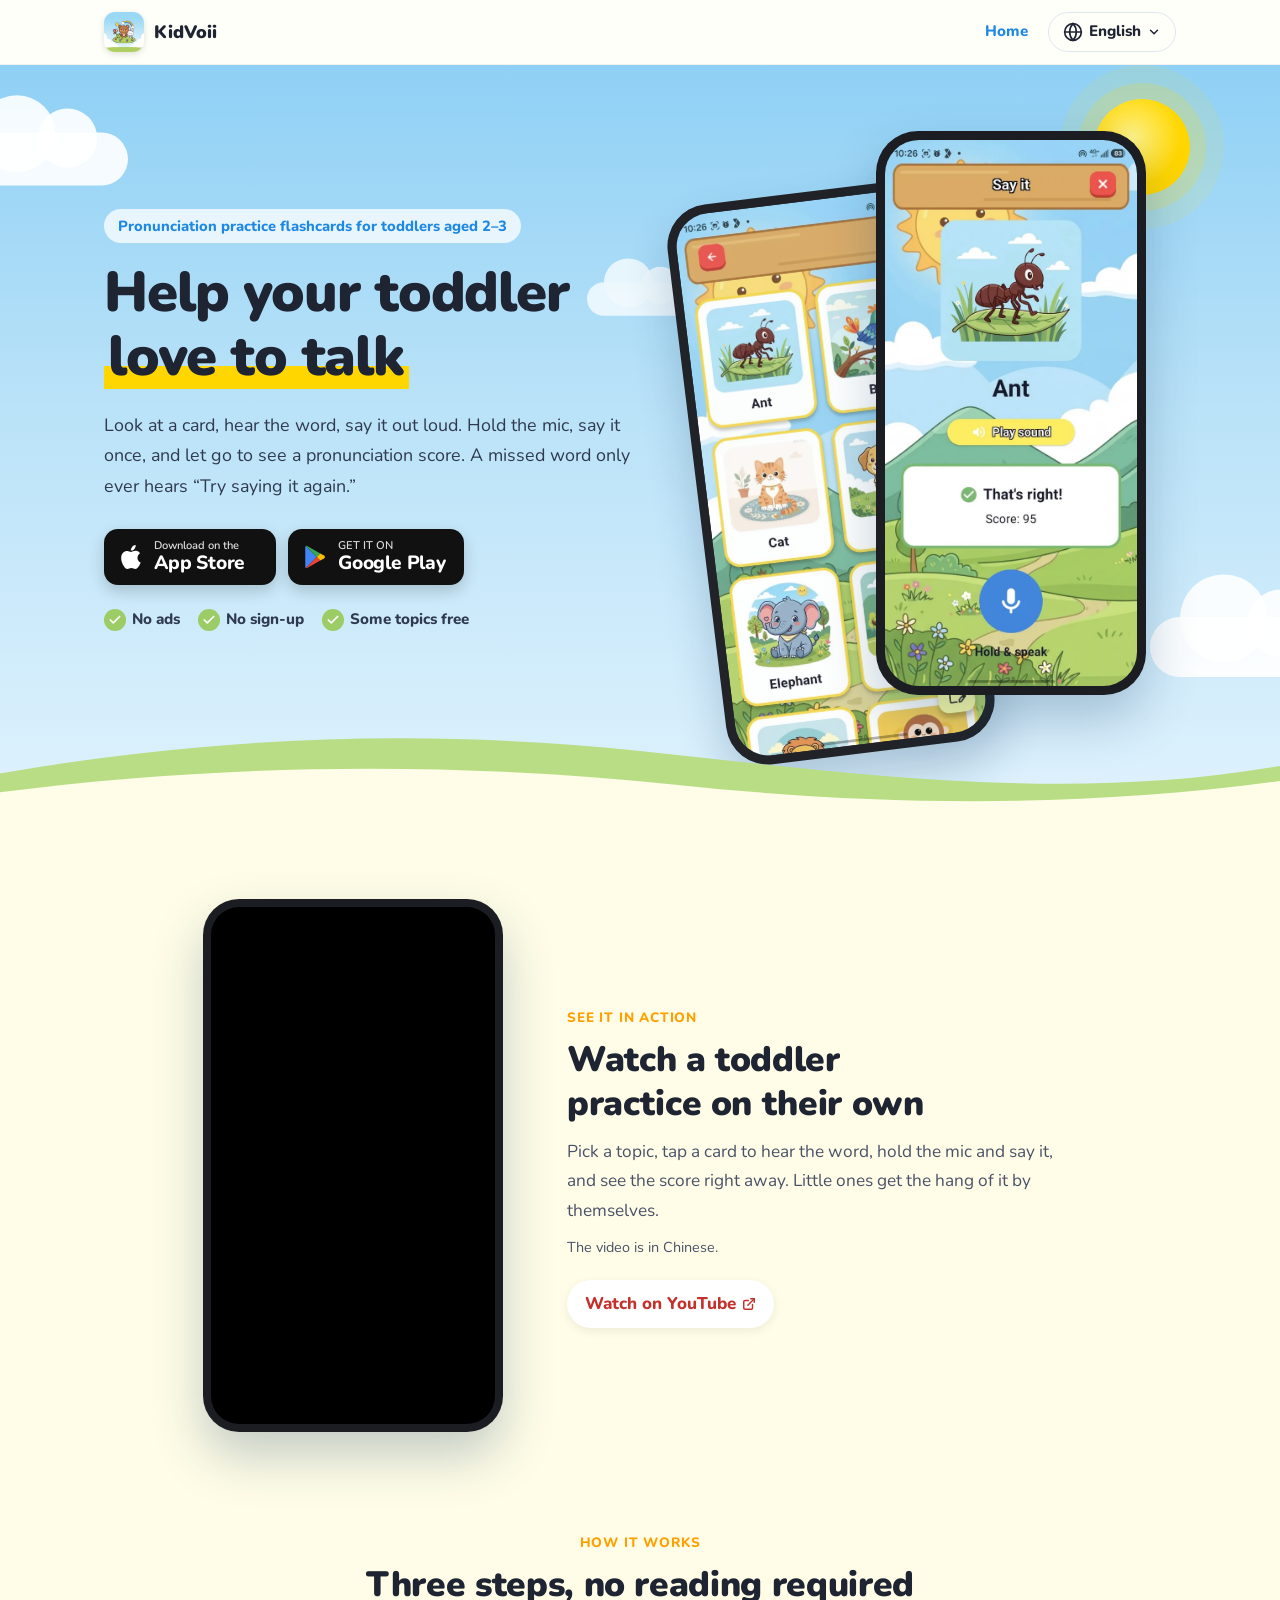
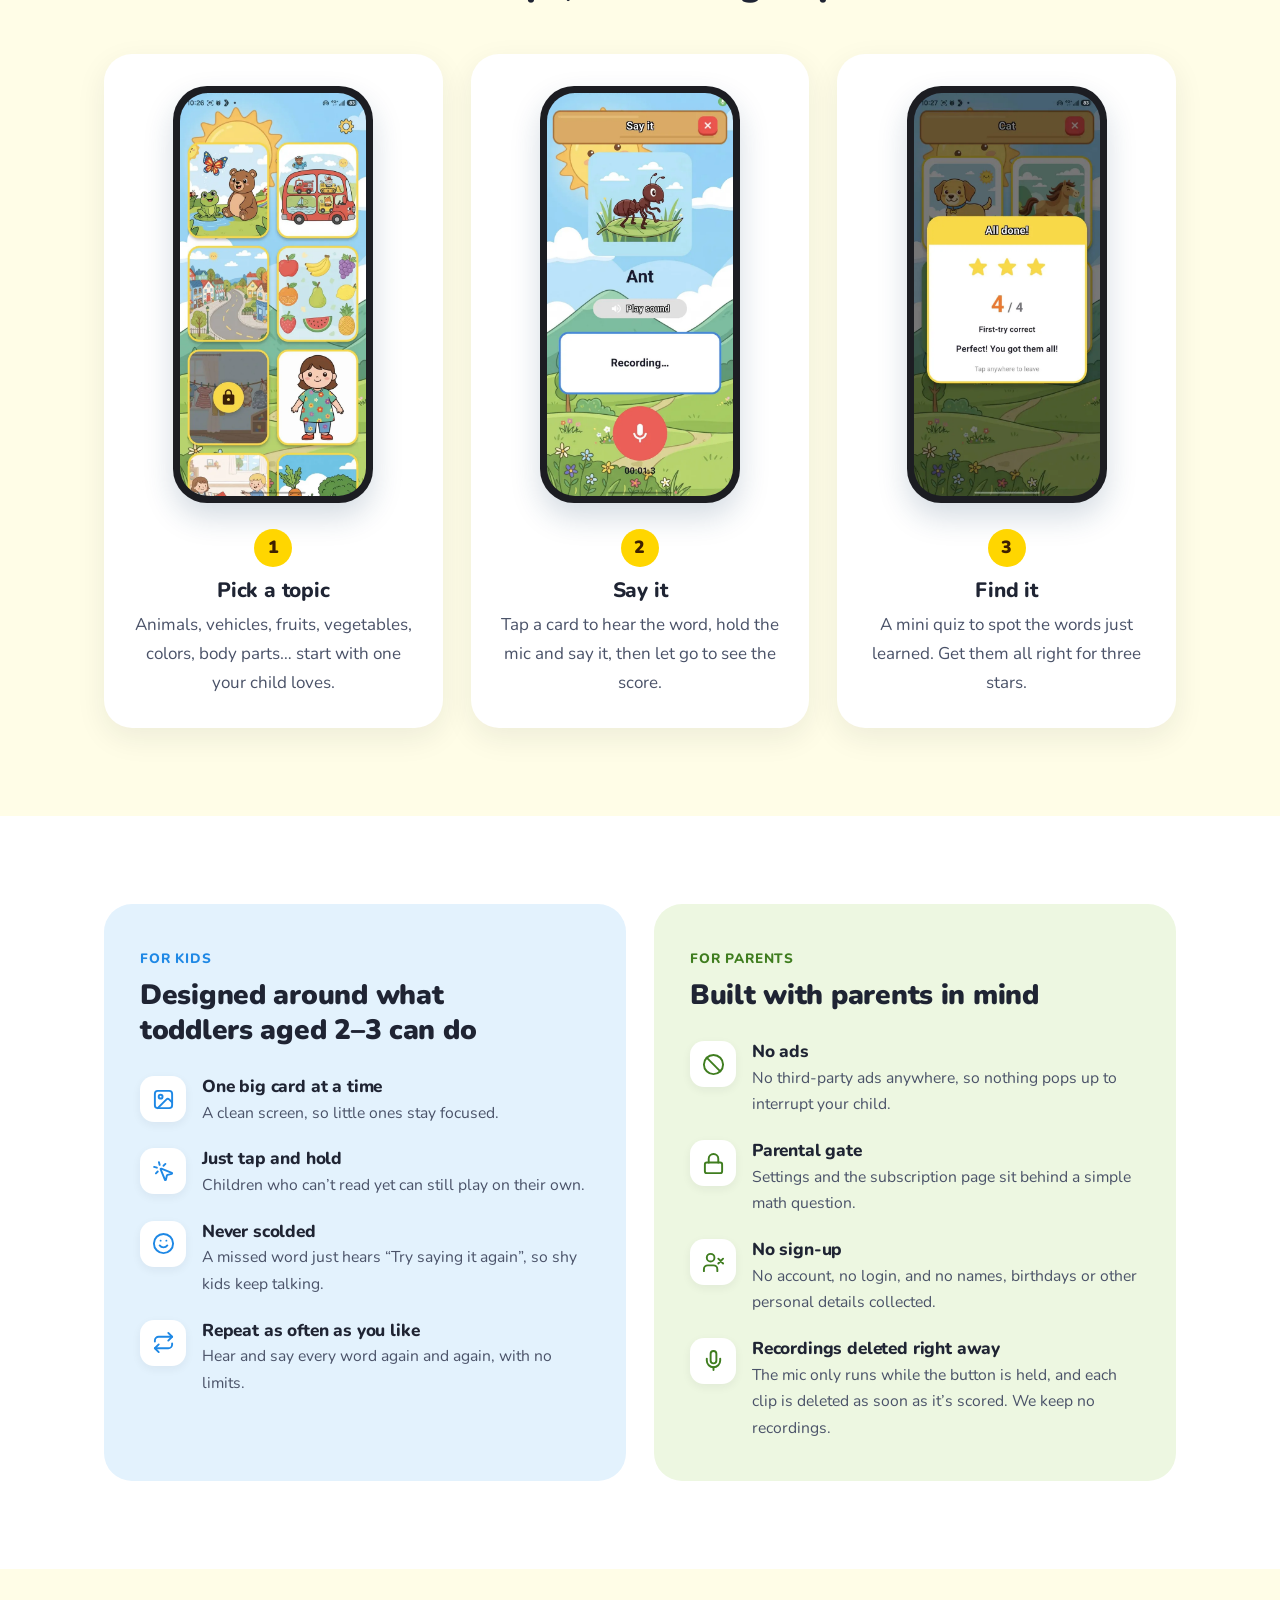
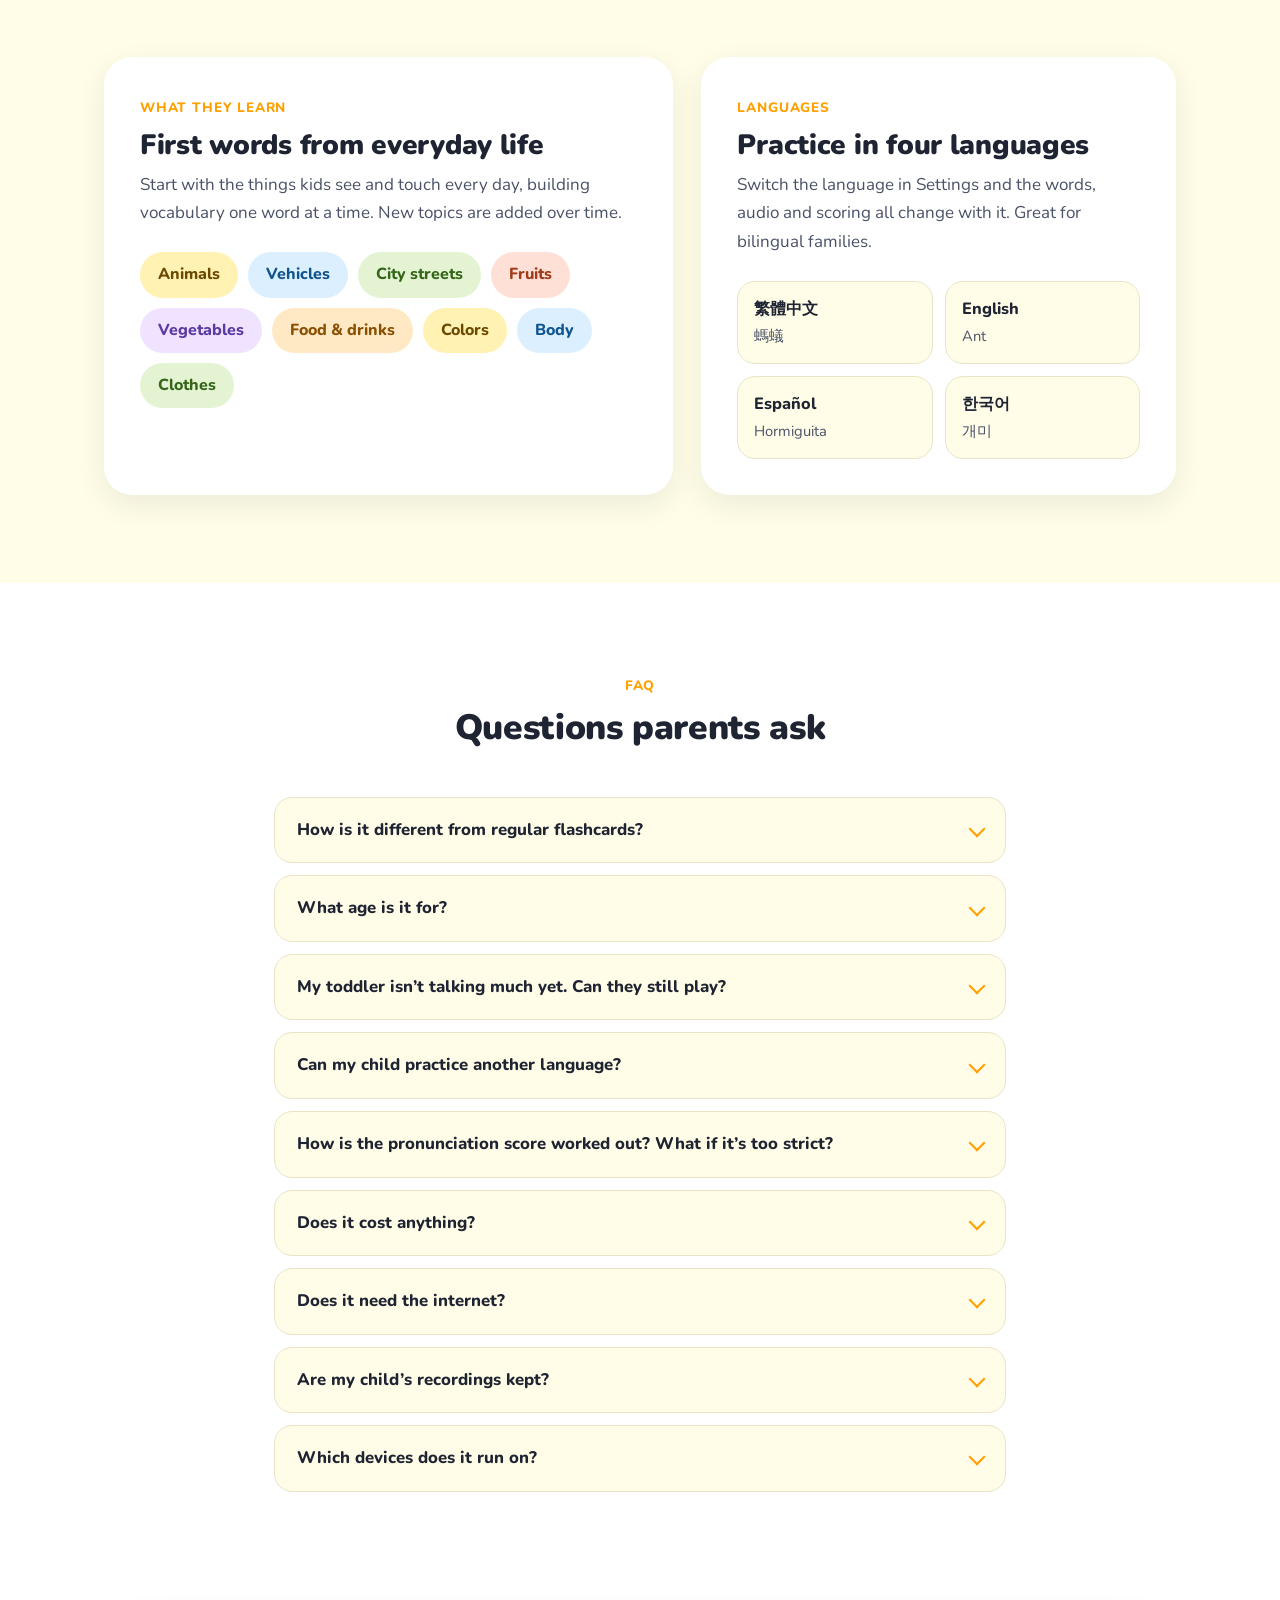
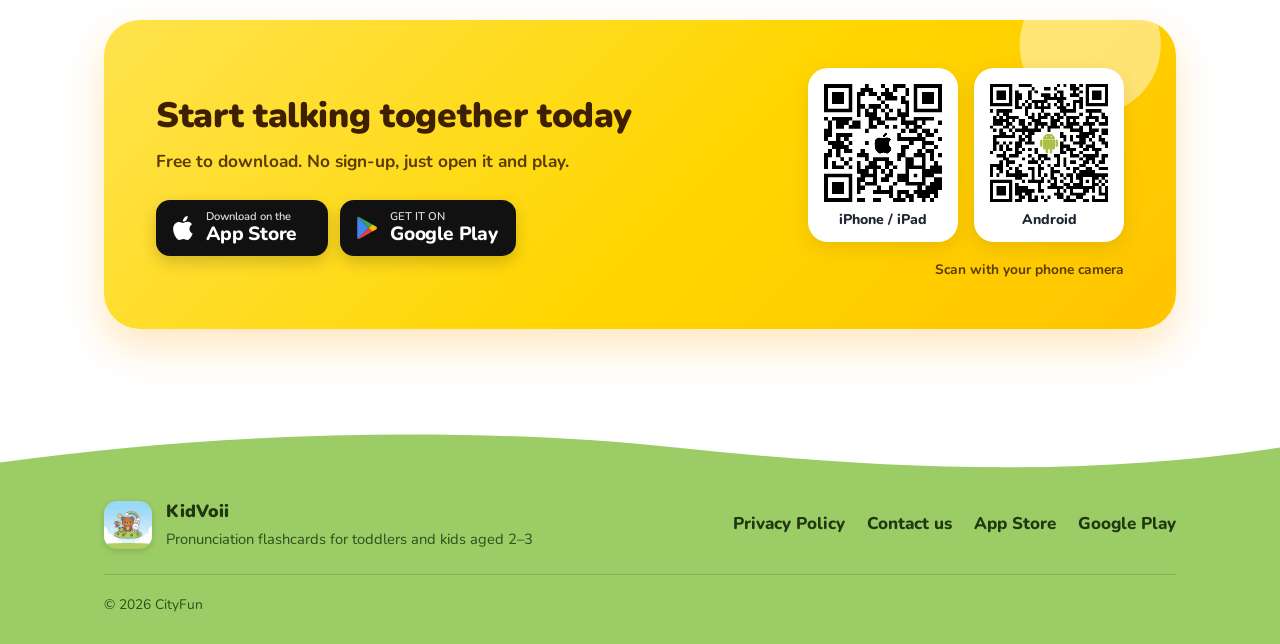
==== en/index.html @ 20af2233 "kidvoii first version" ====
<!DOCTYPE html>
<html lang="en">
<head>
<meta charset="utf-8">
<meta name="viewport" content="width=device-width, initial-scale=1">
<title>KidVoii – Toddler Speech &amp; Pronunciation Practice App, Ages 2–3</title>
<meta name="description" content="Speech flashcards that help toddlers and young kids (ages 2–3) learn first words. Say the word into the mic and get an instant pronunciation score. No ads.">
<meta name="theme-color" content="#8fd0f5">
<link rel="canonical" href="https://kailuen.github.io/kidvoii/en/">
<link rel="alternate" hreflang="zh-Hant" href="https://kailuen.github.io/kidvoii/">
<link rel="alternate" hreflang="en" href="https://kailuen.github.io/kidvoii/en/">
<link rel="alternate" hreflang="es" href="https://kailuen.github.io/kidvoii/es/">
<link rel="alternate" hreflang="ko" href="https://kailuen.github.io/kidvoii/ko/">
<link rel="alternate" hreflang="x-default" href="https://kailuen.github.io/kidvoii/en/">
<meta property="og:type" content="website">
<meta property="og:site_name" content="KidVoii">
<meta property="og:locale" content="en_US">
<meta property="og:url" content="https://kailuen.github.io/kidvoii/en/">
<meta property="og:title" content="KidVoii – Toddler Speech &amp; Pronunciation Practice App, Ages 2–3">
<meta property="og:description" content="Speech flashcards that help toddlers and young kids (ages 2–3) learn first words. Say the word into the mic and get an instant pronunciation score. No ads.">
<meta property="og:image" content="https://kailuen.github.io/kidvoii/assets/img/icon-512.png">
<meta name="twitter:card" content="summary">
<script type="application/ld+json">{"@context":"https://schema.org","@graph":[{"@type":"MobileApplication","name":"KidVoii","alternateName":"童語萌芽","description":"Speech flashcards that help toddlers and young kids (ages 2–3) learn first words. Say the word into the mic and get an instant pronunciation score. No ads.","url":"https://kailuen.github.io/kidvoii/en/","image":"https://kailuen.github.io/kidvoii/assets/img/icon-512.png","screenshot":["https://kailuen.github.io/kidvoii/assets/img/screens/en/say.webp","https://kailuen.github.io/kidvoii/assets/img/screens/en/list.webp","https://kailuen.github.io/kidvoii/assets/img/screens/en/home.webp","https://kailuen.github.io/kidvoii/assets/img/screens/en/rec.webp","https://kailuen.github.io/kidvoii/assets/img/screens/en/result.webp"],"inLanguage":"en","operatingSystem":"iOS, Android","applicationCategory":"EducationalApplication","typicalAgeRange":"2-3","offers":{"@type":"Offer","price":"0","priceCurrency":"USD"},"publisher":{"@type":"Organization","name":"CityFun"},"sameAs":["https://apps.apple.com/tw/app/id6804128361","https://play.google.com/store/apps/details?id=com.cityforfun.kidspeech"]},{"@type":"FAQPage","mainEntity":[{"@type":"Question","name":"How is it different from regular flashcards?","acceptedAnswer":{"@type":"Answer","text":"Most flashcards only let kids look and listen. KidVoii adds “Say it”: your child holds the mic, says the word, and gets a pronunciation score right away, so they know if they got it and want to keep talking."}},{"@type":"Question","name":"What age is it for?","acceptedAnswer":{"@type":"Answer","text":"Mainly toddlers aged 2–3 who are just starting to talk. Older kids, or children learning a second language, can use it to pick up new words and practice pronunciation too."}},{"@type":"Question","name":"My toddler isn’t talking much yet. Can they still play?","acceptedAnswer":{"@type":"Answer","text":"Yes. Start by tapping cards to hear the words, then try the mic when your child is ready. Cards come one at a time, every word can be replayed, and a missed word only hears “Try saying it again.” It’s a practice game, not a speech therapy tool. Every child starts talking at their own pace, so if you’re concerned about your child’s language development, please talk to your pediatrician or a speech-language therapist."}},{"@type":"Question","name":"Can my child practice another language?","acceptedAnswer":{"@type":"Answer","text":"Yes. Switch the language in Settings to Traditional Chinese, Spanish or Korean, and the words, audio and pronunciation scoring all switch (the app’s menus switch too)."}},{"@type":"Question","name":"How is the pronunciation score worked out? What if it’s too strict?","acceptedAnswer":{"@type":"Answer","text":"After your child says the word, speech recognition compares it with the correct pronunciation and gives a score from 0 to 100. Reach the passing score and the word counts as correct. Parents can change the Scoring Level in Settings: Easy (40), Medium (60, the default) or Hard (80). Kids just starting to talk can begin with Easy."}},{"@type":"Question","name":"Does it cost anything?","acceptedAnswer":{"@type":"Answer","text":"The app is free to download. Four topics are free (Animals, Vehicles, City streets and Fruits), with “Say it” and “Find it” fully playable. The other topics unlock with a subscription, which also covers topics added later. Monthly and yearly plans are available, and the price in your currency is shown in the app."}},{"@type":"Question","name":"Does it need the internet?","acceptedAnswer":{"@type":"Answer","text":"Pronunciation scoring in “Say it” needs a connection. Each topic’s cards and sounds download the first time it’s opened, then stay on the device."}},{"@type":"Question","name":"Are my child’s recordings kept?","acceptedAnswer":{"@type":"Answer","text":"No. The mic only records while the button is held (up to 10 seconds). The clip is sent to a speech recognition service for scoring, and the temporary file is deleted from the device as soon as it’s done. We run no servers of our own and never keep, analyze or sell recordings. See the \u003ca href=\"https://kailuen.github.io/kidspeech.privacy/\" target=\"_blank\" rel=\"noopener\">privacy policy\u003c/a>."}},{"@type":"Question","name":"Which devices does it run on?","acceptedAnswer":{"@type":"Answer","text":"iPhone, iPad, and Android phones and tablets."}}]}]}</script>
<link rel="icon" type="image/png" href="../assets/img/favicon.png">
<link rel="apple-touch-icon" href="../assets/img/apple-touch-icon.png">
<link rel="preconnect" href="https://fonts.googleapis.com">
<link rel="preconnect" href="https://fonts.gstatic.com" crossorigin>
<link rel="stylesheet" href="https://fonts.googleapis.com/css2?family=Nunito:wght@500;700;800;900&display=swap">
<link rel="stylesheet" href="../assets/css/style.css">
</head>
<body>

<!-- 共用圖示 -->
<svg width="0" height="0" style="position:absolute" aria-hidden="true">
  <symbol id="i-apple" viewBox="0 0 24 24"><path fill="currentColor" d="M16.365 1.43c0 1.14-.493 2.27-1.177 3.08-.744.9-1.99 1.57-2.987 1.57-.12 0-.23-.02-.3-.03-.01-.06-.04-.22-.04-.39 0-1.15.572-2.27 1.206-2.98.804-.94 2.142-1.64 3.248-1.68.03.13.05.28.05.43zm4.565 15.71c-.03.07-.463 1.58-1.518 3.12-.945 1.34-1.94 2.71-3.43 2.71-1.517 0-1.9-.88-3.63-.88-1.698 0-2.302.91-3.67.91-1.377 0-2.332-1.26-3.428-2.8-1.287-1.82-2.323-4.63-2.323-7.28 0-4.28 2.797-6.55 5.552-6.55 1.448 0 2.675.95 3.6.95.865 0 2.222-1.01 3.902-1.01.613 0 2.886.06 4.374 2.19-.13.09-2.383 1.37-2.383 4.19 0 3.26 2.854 4.42 2.955 4.45z"/></symbol>
  <symbol id="i-play" viewBox="0 0 24 24">
    <path fill="#4285F4" d="M3.6 1.8 13.5 12l-9.9 10.2c-.4-.3-.6-.7-.6-1.2V3c0-.5.2-.9.6-1.2z"/>
    <path fill="#34A853" d="M3.6 1.8c.3-.2.8-.2 1.2 0l12.1 6.9L13.5 12z"/>
    <path fill="#FBBC04" d="m16.9 8.7 3.5 2c1 .6 1 2 0 2.6l-3.5 2-3.4-3.3z"/>
    <path fill="#EA4335" d="m13.5 12 3.4 3.3-12.1 6.9c-.4.2-.9.2-1.2 0z"/>
  </symbol>
  <symbol id="i-globe" viewBox="0 0 24 24"><g fill="none" stroke="currentColor" stroke-width="2" stroke-linecap="round" stroke-linejoin="round"><circle cx="12" cy="12" r="10"/><path d="M12 2a14.5 14.5 0 0 0 0 20 14.5 14.5 0 0 0 0-20"/><path d="M2 12h20"/></g></symbol>
  <symbol id="i-chevron" viewBox="0 0 24 24"><path fill="none" stroke="currentColor" stroke-width="2.5" stroke-linecap="round" stroke-linejoin="round" d="m6 9 6 6 6-6"/></symbol>
  <symbol id="i-external" viewBox="0 0 24 24"><g fill="none" stroke="currentColor" stroke-width="2.5" stroke-linecap="round" stroke-linejoin="round"><path d="M15 3h6v6"/><path d="M10 14 21 3"/><path d="M18 13v6a2 2 0 0 1-2 2H5a2 2 0 0 1-2-2V8a2 2 0 0 1 2-2h6"/></g></symbol>
  <symbol id="i-check" viewBox="0 0 24 24"><path fill="none" stroke="currentColor" stroke-width="3" stroke-linecap="round" stroke-linejoin="round" d="M20 6 9 17l-5-5"/></symbol>
  <symbol id="i-card" viewBox="0 0 24 24"><g fill="none" stroke="currentColor" stroke-width="2" stroke-linecap="round" stroke-linejoin="round"><rect x="3" y="3" width="18" height="18" rx="3"/><circle cx="9" cy="9" r="2"/><path d="m21 15-3.1-3.1a2 2 0 0 0-2.8 0L6 21"/></g></symbol>
  <symbol id="i-tap" viewBox="0 0 24 24"><g fill="none" stroke="currentColor" stroke-width="2" stroke-linecap="round" stroke-linejoin="round"><path d="M14 4.1 12 6"/><path d="m5.1 8-2.9-.8"/><path d="m6 12-1.9 2"/><path d="M7.2 2.2 8 5.1"/><path d="M9.04 9.69a.5.5 0 0 1 .65-.65l11 4.5a.5.5 0 0 1-.07.95l-4.35 1.04a1 1 0 0 0-.74.74l-1.04 4.35a.5.5 0 0 1-.95.07z"/></g></symbol>
  <symbol id="i-smile" viewBox="0 0 24 24"><g fill="none" stroke="currentColor" stroke-width="2" stroke-linecap="round" stroke-linejoin="round"><circle cx="12" cy="12" r="10"/><path d="M8 14s1.5 2 4 2 4-2 4-2"/><path d="M9 9h.01M15 9h.01"/></g></symbol>
  <symbol id="i-repeat" viewBox="0 0 24 24"><g fill="none" stroke="currentColor" stroke-width="2" stroke-linecap="round" stroke-linejoin="round"><path d="m17 2 4 4-4 4"/><path d="M3 11v-1a4 4 0 0 1 4-4h14"/><path d="m7 22-4-4 4-4"/><path d="M21 13v1a4 4 0 0 1-4 4H3"/></g></symbol>
  <symbol id="i-ban" viewBox="0 0 24 24"><g fill="none" stroke="currentColor" stroke-width="2" stroke-linecap="round" stroke-linejoin="round"><circle cx="12" cy="12" r="10"/><path d="m4.9 4.9 14.2 14.2"/></g></symbol>
  <symbol id="i-lock" viewBox="0 0 24 24"><g fill="none" stroke="currentColor" stroke-width="2" stroke-linecap="round" stroke-linejoin="round"><rect x="3" y="11" width="18" height="11" rx="2"/><path d="M7 11V7a5 5 0 0 1 10 0v4"/></g></symbol>
  <symbol id="i-user-x" viewBox="0 0 24 24"><g fill="none" stroke="currentColor" stroke-width="2" stroke-linecap="round" stroke-linejoin="round"><path d="M16 21v-2a4 4 0 0 0-4-4H6a4 4 0 0 0-4 4v2"/><circle cx="9" cy="7" r="4"/><path d="m17 8 5 5M22 8l-5 5"/></g></symbol>
  <symbol id="i-mic" viewBox="0 0 24 24"><g fill="none" stroke="currentColor" stroke-width="2" stroke-linecap="round" stroke-linejoin="round"><path d="M12 2a3 3 0 0 0-3 3v7a3 3 0 0 0 6 0V5a3 3 0 0 0-3-3Z"/><path d="M19 10v2a7 7 0 0 1-14 0v-2"/><path d="M12 19v3"/></g></symbol>
</svg>

<div class="page">

  <!-- ===== AppBar ===== -->
  <header class="appbar">
    <div class="appbar__inner">
      <a class="brand" href="./" aria-label="KidVoii">
        <img class="brand__icon" src="../assets/img/icon-256.webp" width="40" height="40" alt="">
        <span class="brand__text">
          <span class="brand__name">KidVoii</span>
          <span class="brand__sub"></span>
        </span>
      </a>

      <div class="appbar__spacer"></div>

      <nav class="actions">
        <a class="actions__link" href="./" aria-current="page">Home</a>

        <div class="lang">
          <button class="lang__btn" type="button" aria-haspopup="true" aria-expanded="false" aria-controls="lang-menu" aria-label="Language">
            <svg class="ico"><use href="#i-globe"/></svg>
            <span class="lang__current">English</span>
            <svg class="ico ico--sm"><use href="#i-chevron"/></svg>
          </button>
          <ul class="lang__menu" id="lang-menu" role="menu" hidden>
            <li role="none"><a role="menuitemradio" aria-checked="false" href="../" hreflang="zh-Hant" lang="zh-Hant" data-lang="zh">繁體中文</a></li>
            <li role="none"><a role="menuitemradio" aria-checked="true" href="../en/" hreflang="en" lang="en" data-lang="en">English</a></li>
            <li role="none"><a role="menuitemradio" aria-checked="false" href="../es/" hreflang="es" lang="es" data-lang="es">Español</a></li>
            <li role="none"><a role="menuitemradio" aria-checked="false" href="../ko/" hreflang="ko" lang="ko" data-lang="ko">한국어</a></li>
          </ul>
        </div>
      </nav>
    </div>
  </header>

  <div class="langhint" hidden>
    <div class="langhint__inner">
      <span class="langhint__text"></span>
      <a class="langhint__go" href="#"></a>
      <button class="langhint__close" type="button" aria-label="Close">&times;</button>
    </div>
  </div>

  <!-- ===== Content ===== -->
  <main id="top">

    <!-- Hero -->
    <section class="hero">
      <div class="sky" aria-hidden="true">
        <span class="sun"></span>
        <span class="cloud cloud--1"></span>
        <span class="cloud cloud--2"></span>
        <span class="cloud cloud--3"></span>
      </div>

      <div class="wrap hero__grid">
        <div class="hero__copy">
          <h1 class="eyebrow">Pronunciation practice flashcards for toddlers aged 2–3</h1>
          <p class="hero__title">Help your toddler<br><mark>love to talk</mark></p>
          <p class="hero__lead">Look at a card, hear the word, say it out loud. Hold the mic, say it once, and let go to see a pronunciation score. A missed word only ever hears “Try saying it again.”</p>

          <div class="stores">
            <a class="store" href="https://apps.apple.com/tw/app/id6804128361" target="_blank" rel="noopener">
              <svg class="store__logo"><use href="#i-apple"/></svg>
              <span class="store__text"><small>Download on the</small><b>App Store</b></span>
            </a>
            <a class="store" href="https://play.google.com/store/apps/details?id=com.cityforfun.kidspeech" target="_blank" rel="noopener">
              <svg class="store__logo"><use href="#i-play"/></svg>
              <span class="store__text"><small>GET IT ON</small><b>Google Play</b></span>
            </a>
          </div>

          <ul class="pills">
            <li><svg class="ico"><use href="#i-check"/></svg><span>No ads</span></li>
            <li><svg class="ico"><use href="#i-check"/></svg><span>No sign-up</span></li>
            <li><svg class="ico"><use href="#i-check"/></svg><span>Some topics free</span></li>
          </ul>
        </div>

        <div class="hero__art">
          <figure class="phone phone--back">
            <img src="../assets/img/screens/en/list.webp" width="600" height="1300" alt="Animal word cards">
          </figure>
          <figure class="phone phone--front">
            <img src="../assets/img/screens/en/say.webp" width="600" height="1300" alt="Say it pronunciation practice: correct, score 95" fetchpriority="high">
          </figure>
        </div>
      </div>

      <svg class="hill" viewBox="0 0 1440 120" preserveAspectRatio="none" aria-hidden="true">
        <path d="M0 70C240 20 480 10 720 40s480 70 720 20v60H0z" fill="var(--grass-light)"/>
        <path d="M0 95c260-40 520-40 760-10s460 30 680-5v40H0z" fill="var(--cream)"/>
      </svg>
    </section>

    <!-- Video -->
    <section class="section section--cream section--video" id="video">
      <div class="wrap video">
        <div class="video__frame">
          <iframe src="https://www.youtube-nocookie.com/embed/I3lN94zuRMc?rel=0&amp;playsinline=1" title="A toddler playing KidVoii on their own" loading="lazy" allow="accelerometer; autoplay; clipboard-write; encrypted-media; gyroscope; picture-in-picture; web-share" referrerpolicy="strict-origin-when-cross-origin" allowfullscreen></iframe>
        </div>
        <div class="video__copy">
          <p class="kicker">See it in action</p>
          <h2>Watch a toddler practice on their own</h2>
          <p class="muted">Pick a topic, tap a card to hear the word, hold the mic and say it, and see the score right away. Little ones get the hang of it by themselves.</p>
          <p class="video__note">The video is in Chinese.</p>
          <a class="video__link" href="https://www.youtube.com/shorts/I3lN94zuRMc" target="_blank" rel="noopener">
            <span>Watch on YouTube</span>
            <svg class="ico ico--sm"><use href="#i-external"/></svg>
          </a>
        </div>
      </div>
    </section>

    <!-- Steps -->
    <section class="section section--cream" id="how">
      <div class="wrap">
        <header class="section__head">
          <p class="kicker">How it works</p>
          <h2>Three steps, no reading required</h2>
        </header>

        <ol class="steps">
          <li class="step">
            <figure class="phone phone--sm">
              <img src="../assets/img/screens/en/home.webp" width="600" height="1300" loading="lazy" alt="Topic menu">
            </figure>
            <div class="step__body">
              <span class="step__num">1</span>
              <h3>Pick a topic</h3>
              <p>Animals, vehicles, fruits, vegetables, colors, body parts… start with one your child loves.</p>
            </div>
          </li>
          <li class="step">
            <figure class="phone phone--sm">
              <img src="../assets/img/screens/en/rec.webp" width="600" height="1300" loading="lazy" alt="Holding the mic to record">
            </figure>
            <div class="step__body">
              <span class="step__num">2</span>
              <h3>Say it</h3>
              <p>Tap a card to hear the word, hold the mic and say it, then let go to see the score.</p>
            </div>
          </li>
          <li class="step">
            <figure class="phone phone--sm">
              <img src="../assets/img/screens/en/result.webp" width="600" height="1300" loading="lazy" alt="Find it finished with three stars">
            </figure>
            <div class="step__body">
              <span class="step__num">3</span>
              <h3>Find it</h3>
              <p>A mini quiz to spot the words just learned. Get them all right for three stars.</p>
            </div>
          </li>
        </ol>
        <div class="steps__dots">
          <button class="steps__dot" type="button" aria-label="1. Pick a topic" aria-current="true"></button>
          <button class="steps__dot" type="button" aria-label="2. Say it" aria-current="false"></button>
          <button class="steps__dot" type="button" aria-label="3. Find it" aria-current="false"></button>
        </div>
      </div>
    </section>

    <!-- Features -->
    <section class="section" id="features">
      <div class="wrap features">
        <article class="panel panel--sky">
          <p class="kicker">For kids</p>
          <h2>Designed around what toddlers aged 2–3 can do</h2>
          <ul class="feats">
            <li class="feat">
              <span class="feat__ico"><svg class="ico"><use href="#i-card"/></svg></span>
              <div><h3>One big card at a time</h3><p>A clean screen, so little ones stay focused.</p></div>
            </li>
            <li class="feat">
              <span class="feat__ico"><svg class="ico"><use href="#i-tap"/></svg></span>
              <div><h3>Just tap and hold</h3><p>Children who can’t read yet can still play on their own.</p></div>
            </li>
            <li class="feat">
              <span class="feat__ico"><svg class="ico"><use href="#i-smile"/></svg></span>
              <div><h3>Never scolded</h3><p>A missed word just hears “Try saying it again”, so shy kids keep talking.</p></div>
            </li>
            <li class="feat">
              <span class="feat__ico"><svg class="ico"><use href="#i-repeat"/></svg></span>
              <div><h3>Repeat as often as you like</h3><p>Hear and say every word again and again, with no limits.</p></div>
            </li>
          </ul>
        </article>

        <article class="panel panel--leaf">
          <p class="kicker">For parents</p>
          <h2>Built with parents in mind</h2>
          <ul class="feats">
            <li class="feat">
              <span class="feat__ico"><svg class="ico"><use href="#i-ban"/></svg></span>
              <div><h3>No ads</h3><p>No third-party ads anywhere, so nothing pops up to interrupt your child.</p></div>
            </li>
            <li class="feat">
              <span class="feat__ico"><svg class="ico"><use href="#i-lock"/></svg></span>
              <div><h3>Parental gate</h3><p>Settings and the subscription page sit behind a simple math question.</p></div>
            </li>
            <li class="feat">
              <span class="feat__ico"><svg class="ico"><use href="#i-user-x"/></svg></span>
              <div><h3>No sign-up</h3><p>No account, no login, and no names, birthdays or other personal details collected.</p></div>
            </li>
            <li class="feat">
              <span class="feat__ico"><svg class="ico"><use href="#i-mic"/></svg></span>
              <div><h3>Recordings deleted right away</h3><p>The mic only runs while the button is held, and each clip is deleted as soon as it’s scored. We keep no recordings.</p></div>
            </li>
          </ul>
        </article>
      </div>
    </section>

    <!-- Topics + Languages -->
    <section class="section section--cream" id="topics">
      <div class="wrap content-grid">
        <article class="card">
          <p class="kicker">What they learn</p>
          <h2>First words from everyday life</h2>
          <p class="muted">Start with the things kids see and touch every day, building vocabulary one word at a time. New topics are added over time.</p>
          <ul class="chips">
            <li class="chip c1">Animals</li>
            <li class="chip c2">Vehicles</li>
            <li class="chip c3">City streets</li>
            <li class="chip c4">Fruits</li>
            <li class="chip c5">Vegetables</li>
            <li class="chip c6">Food &amp; drinks</li>
            <li class="chip c1">Colors</li>
            <li class="chip c2">Body</li>
            <li class="chip c3">Clothes</li>
          </ul>
        </article>

        <article class="card">
          <p class="kicker">Languages</p>
          <h2>Practice in four languages</h2>
          <p class="muted">Switch the language in Settings and the words, audio and scoring all change with it. Great for bilingual families.</p>
          <ul class="langs">
            <li lang="zh-Hant"><b>繁體中文</b><span>螞蟻</span></li>
            <li lang="en"><b>English</b><span>Ant</span></li>
            <li lang="es"><b>Español</b><span>Hormiguita</span></li>
            <li lang="ko"><b>한국어</b><span>개미</span></li>
          </ul>
        </article>
      </div>
    </section>

    <!-- FAQ -->
    <section class="section" id="faq">
      <div class="wrap wrap--narrow">
        <header class="section__head">
          <p class="kicker">FAQ</p>
          <h2>Questions parents ask</h2>
        </header>
        <div class="faq">
          <details>
            <summary>How is it different from regular flashcards?</summary>
            <p>Most flashcards only let kids look and listen. KidVoii adds “Say it”: your child holds the mic, says the word, and gets a pronunciation score right away, so they know if they got it and want to keep talking.</p>
          </details>
          <details>
            <summary>What age is it for?</summary>
            <p>Mainly toddlers aged 2–3 who are just starting to talk. Older kids, or children learning a second language, can use it to pick up new words and practice pronunciation too.</p>
          </details>
          <details>
            <summary>My toddler isn’t talking much yet. Can they still play?</summary>
            <p>Yes. Start by tapping cards to hear the words, then try the mic when your child is ready. Cards come one at a time, every word can be replayed, and a missed word only hears “Try saying it again.” It’s a practice game, not a speech therapy tool. Every child starts talking at their own pace, so if you’re concerned about your child’s language development, please talk to your pediatrician or a speech-language therapist.</p>
          </details>
          <details>
            <summary>Can my child practice another language?</summary>
            <p>Yes. Switch the language in Settings to Traditional Chinese, Spanish or Korean, and the words, audio and pronunciation scoring all switch (the app’s menus switch too).</p>
          </details>
          <details>
            <summary>How is the pronunciation score worked out? What if it’s too strict?</summary>
            <p>After your child says the word, speech recognition compares it with the correct pronunciation and gives a score from 0 to 100. Reach the passing score and the word counts as correct. Parents can change the Scoring Level in Settings: Easy (40), Medium (60, the default) or Hard (80). Kids just starting to talk can begin with Easy.</p>
          </details>
          <details>
            <summary>Does it cost anything?</summary>
            <p>The app is free to download. Four topics are free (Animals, Vehicles, City streets and Fruits), with “Say it” and “Find it” fully playable. The other topics unlock with a subscription, which also covers topics added later. Monthly and yearly plans are available, and the price in your currency is shown in the app.</p>
          </details>
          <details>
            <summary>Does it need the internet?</summary>
            <p>Pronunciation scoring in “Say it” needs a connection. Each topic’s cards and sounds download the first time it’s opened, then stay on the device.</p>
          </details>
          <details>
            <summary>Are my child’s recordings kept?</summary>
            <p>No. The mic only records while the button is held (up to 10 seconds). The clip is sent to a speech recognition service for scoring, and the temporary file is deleted from the device as soon as it’s done. We run no servers of our own and never keep, analyze or sell recordings. See the <a href="https://kailuen.github.io/kidspeech.privacy/" target="_blank" rel="noopener">privacy policy</a>.</p>
          </details>
          <details>
            <summary>Which devices does it run on?</summary>
            <p>iPhone, iPad, and Android phones and tablets.</p>
          </details>
        </div>
      </div>
    </section>

    <!-- Download -->
    <section class="section section--tight" id="download">
      <div class="wrap">
        <div class="cta">
          <div class="cta__copy">
            <h2>Start talking together today</h2>
            <p>Free to download. No sign-up, just open it and play.</p>
            <div class="stores">
              <a class="store" href="https://apps.apple.com/tw/app/id6804128361" target="_blank" rel="noopener">
                <svg class="store__logo"><use href="#i-apple"/></svg>
                <span class="store__text"><small>Download on the</small><b>App Store</b></span>
              </a>
              <a class="store" href="https://play.google.com/store/apps/details?id=com.cityforfun.kidspeech" target="_blank" rel="noopener">
                <svg class="store__logo"><use href="#i-play"/></svg>
                <span class="store__text"><small>GET IT ON</small><b>Google Play</b></span>
              </a>
            </div>
          </div>
          <div class="qrs">
            <figure class="qr">
              <img src="../assets/img/qr-ios.png" width="250" height="250" loading="lazy" alt="App Store QR Code">
              <figcaption>iPhone / iPad</figcaption>
            </figure>
            <figure class="qr">
              <img src="../assets/img/qr-android.png" width="250" height="250" loading="lazy" alt="Google Play QR Code">
              <figcaption>Android</figcaption>
            </figure>
            <p class="qrs__hint">Scan with your phone camera</p>
          </div>
        </div>
      </div>
    </section>

  </main>

  <!-- ===== Footer ===== -->
  <footer class="footer">
    <svg class="footer__hill" viewBox="0 0 1440 80" preserveAspectRatio="none" aria-hidden="true">
      <path d="M0 50c240-40 520-50 760-20s460 40 680 0v50H0z" fill="var(--grass)"/>
    </svg>
    <div class="footer__body">
      <div class="wrap footer__grid">
        <div class="footer__brand">
          <img src="../assets/img/icon-256.webp" width="48" height="48" alt="">
          <div>
            <p class="footer__name">KidVoii</p>
            <p class="footer__tag">Pronunciation flashcards for toddlers and kids aged 2–3</p>
          </div>
        </div>
        <ul class="footer__links">
          <li><a href="https://kailuen.github.io/kidspeech.privacy/" target="_blank" rel="noopener">Privacy Policy</a></li>
          <li><a href="mailto:stonegray1@gmail.com">Contact us</a></li>
          <li><a href="https://apps.apple.com/tw/app/id6804128361" target="_blank" rel="noopener">App Store</a></li>
          <li><a href="https://play.google.com/store/apps/details?id=com.cityforfun.kidspeech" target="_blank" rel="noopener">Google Play</a></li>
        </ul>
      </div>
      <div class="wrap"><p class="footer__copy">© 2026 CityFun</p></div>
    </div>
  </footer>

</div>

<script type="application/json" id="kidvoii-langs">{"zh":{"href":"../","hint":"這個網頁也有繁體中文版","go":"切換"},"en":{"href":"../en/","hint":"This page is also available in English.","go":"Switch"},"es":{"href":"../es/","hint":"Esta página también está en español.","go":"Cambiar"},"ko":{"href":"../ko/","hint":"이 페이지는 한국어로도 볼 수 있어요.","go":"보기"}}</script>
<script src="../assets/js/main.js" data-lang="en"></script>
</body>
</html>
---- assets/css/style.css ----
/* =========================================================
   KidVoii 介紹網站
   配色對齊 App 的 ProjectColors：陽光黃 / 天空藍 / 草地綠
   ========================================================= */

:root {
  color-scheme: light;

  --sun: #ffd600;
  --sun-light: #fff2b3;
  --sun-deep: #ffa000;
  --sky-top: #8fd0f5;
  --sky-bottom: #dff2fd;
  --sky-soft: #e3f2fd;
  --sky-ink: #1e88e5;
  --grass: #9ccc65;
  --grass-light: #b8dd84;
  --leaf-soft: #edf7e1;
  --leaf-ink: #3f7d1f;
  --coral: #ff7043;
  --cream: #fffde7;

  --ink: #1f2433;
  --ink-soft: #4a5268;
  --line: #e9e4c8;
  --white: #ffffff;

  --radius-lg: 28px;
  --radius-md: 18px;
  --shadow-soft: 0 10px 30px rgba(31, 36, 51, 0.08);
  --shadow-phone: 0 24px 50px rgba(20, 60, 100, 0.25);

  --gutter: 24px;

  --font: "Nunito", -apple-system, BlinkMacSystemFont, "PingFang TC",
    "Noto Sans TC", "Microsoft JhengHei", "Apple SD Gothic Neo", "Noto Sans KR",
    "Malgun Gothic", "Segoe UI", Roboto, sans-serif;
}

/* 韓文用韓文字型優先，避免落到中文字型的韓文字 */
:lang(ko) {
  word-break: keep-all;
  overflow-wrap: break-word;
  --font: "Nunito", -apple-system, BlinkMacSystemFont, "Apple SD Gothic Neo",
    "Noto Sans KR", "Malgun Gothic", "Segoe UI", Roboto, sans-serif;
}

* { box-sizing: border-box; }
html { scroll-behavior: smooth; -webkit-text-size-adjust: 100%; }
@media (prefers-reduced-motion: reduce) { html { scroll-behavior: auto; } }

body {
  margin: 0;
  background: var(--cream);
  color: var(--ink);
  font-family: var(--font);
  font-size: 17px;
  line-height: 1.7;
  overflow-x: hidden;
}

img { max-width: 100%; display: block; }
h1, h2, h3 { line-height: 1.25; margin: 0; letter-spacing: -0.01em; }
h2 { font-size: clamp(1.6rem, 1.2rem + 1.6vw, 2.2rem); font-weight: 900; text-wrap: balance; }
h3 { font-size: 1.08rem; font-weight: 800; }
p { margin: 0; }
ul, ol { margin: 0; padding: 0; list-style: none; }
a { color: inherit; }
[hidden] { display: none !important; }

.ico { width: 20px; height: 20px; flex: none; }
.ico--sm { width: 14px; height: 14px; }

.wrap { width: 100%; max-width: 1120px; margin: 0 auto; padding: 0 var(--gutter); }
.wrap--narrow { max-width: 780px; }
.muted { color: var(--ink-soft); }

.kicker {
  display: inline-block;
  font-size: 0.85rem;
  font-weight: 800;
  letter-spacing: 0.06em;
  text-transform: uppercase;
  color: var(--sun-deep);
  margin-bottom: 8px;
}

:focus-visible { outline: 3px solid var(--sky-ink); outline-offset: 3px; border-radius: 8px; }

/* ---------------------------------------------------------
   AppBar：Brand ─ Spacing ─ Actions(首頁 / Language)
   --------------------------------------------------------- */
.appbar {
  position: sticky;
  top: 0;
  z-index: 50;
  background: rgba(255, 255, 255, 0.82);
  backdrop-filter: saturate(160%) blur(14px);
  -webkit-backdrop-filter: saturate(160%) blur(14px);
  border-bottom: 1px solid rgba(31, 36, 51, 0.06);
}
.appbar__inner {
  display: flex;
  align-items: center;
  max-width: 1120px;
  height: 64px;
  margin: 0 auto;
  padding: 0 24px;
}
.appbar__spacer { flex: 1; }

.brand {
  display: flex;
  align-items: center;
  gap: 10px;
  text-decoration: none;
  min-width: 0;
}
.brand__icon {
  width: 40px;
  height: 40px;
  border-radius: 11px;
  box-shadow: 0 2px 6px rgba(0, 0, 0, 0.12);
}
.brand__text { display: flex; flex-direction: column; line-height: 1.15; }
.brand__name { font-weight: 900; font-size: 1.12rem; white-space: nowrap; }
.brand__sub { font-size: 0.78rem; font-weight: 700; color: var(--ink-soft); }
.brand__sub:empty { display: none; }

.actions { display: flex; align-items: center; gap: 6px; }
.actions__link,
.lang__btn {
  display: inline-flex;
  align-items: center;
  gap: 6px;
  height: 40px;
  padding: 0 14px;
  border-radius: 999px;
  font: inherit;
  font-size: 0.95rem;
  font-weight: 800;
  color: var(--ink);
  text-decoration: none;
  background: transparent;
  border: 0;
  cursor: pointer;
  white-space: nowrap;
}
.actions__link:hover,
.lang__btn:hover { background: var(--sky-soft); }
.actions__link[aria-current="page"] { color: var(--sky-ink); }

.lang { position: relative; }
.lang__btn { border: 1.5px solid #dfe6ee; }
.lang__btn[aria-expanded="true"] { background: var(--sky-soft); border-color: var(--sky-top); }
.lang__menu {
  position: absolute;
  right: 0;
  top: calc(100% + 8px);
  min-width: 170px;
  padding: 6px;
  background: var(--white);
  border-radius: 16px;
  box-shadow: 0 16px 40px rgba(31, 36, 51, 0.16), 0 0 0 1px rgba(31, 36, 51, 0.06);
}
.lang__menu a {
  display: flex;
  align-items: center;
  justify-content: space-between;
  width: 100%;
  padding: 10px 14px;
  border: 0;
  border-radius: 10px;
  background: transparent;
  font: inherit;
  font-weight: 700;
  color: var(--ink);
  text-align: left;
  text-decoration: none;
  cursor: pointer;
}
.lang__menu a:hover { background: var(--sky-soft); }
.lang__menu a[aria-checked="true"] { color: var(--sky-ink); }
.lang__menu a[aria-checked="true"]::after {
  content: "";
  width: 8px;
  height: 8px;
  border-radius: 50%;
  background: currentColor;
}

/* 「也有 X 語版」提示列 */
.langhint { background: var(--sun-light); border-bottom: 1px solid #f3e08a; }
.langhint__inner {
  display: flex;
  align-items: center;
  justify-content: center;
  gap: 12px;
  max-width: 1120px;
  margin: 0 auto;
  padding: 8px 16px;
  font-size: 0.92rem;
  font-weight: 700;
}
.langhint__go {
  padding: 4px 14px;
  border-radius: 999px;
  background: var(--ink);
  color: #fff;
  text-decoration: none;
  white-space: nowrap;
}
.langhint__close {
  width: 28px;
  height: 28px;
  border: 0;
  border-radius: 50%;
  background: transparent;
  font-size: 1.3rem;
  line-height: 1;
  color: var(--ink-soft);
  cursor: pointer;
}
.langhint__close:hover { background: rgba(0, 0, 0, 0.06); }

/* ---------------------------------------------------------
   Hero
   --------------------------------------------------------- */
.hero {
  position: relative;
  overflow: hidden;
  background: linear-gradient(180deg, var(--sky-top) 0%, #b9e2f8 45%, var(--sky-bottom) 100%);
  padding: 56px 0 0;
}

.sky { position: absolute; inset: 0; pointer-events: none; }
.sun {
  position: absolute;
  top: 34px;
  right: 7%;
  width: 96px;
  height: 96px;
  border-radius: 50%;
  background: radial-gradient(circle at 40% 40%, #fff38a, var(--sun) 60%);
  box-shadow: 0 0 0 16px rgba(255, 214, 0, 0.18), 0 0 0 34px rgba(255, 214, 0, 0.09);
}
.cloud {
  position: absolute;
  width: 160px;
  height: 48px;
  border-radius: 999px;
  background: rgba(255, 255, 255, 0.9);
}
.cloud::before,
.cloud::after {
  content: "";
  position: absolute;
  border-radius: 50%;
  background: inherit;
}
.cloud::before { width: 70px; height: 70px; left: 24px; top: -34px; }
.cloud::after { width: 54px; height: 54px; left: 78px; top: -22px; }
.cloud--1 { top: 70px; left: -40px; transform: scale(1.1); }
.cloud--2 { top: 210px; left: 44%; transform: scale(0.7); opacity: 0.8; }
.cloud--3 { bottom: 140px; right: -50px; transform: scale(1.25); }

.hero__grid {
  position: relative;
  display: grid;
  grid-template-columns: 1.05fr 1fr;
  align-items: center;
  gap: 40px;
  padding-bottom: 40px;
}

.eyebrow {
  display: inline-block;
  padding: 6px 14px;
  border-radius: 999px;
  background: rgba(255, 255, 255, 0.75);
  color: var(--sky-ink);
  font-weight: 800;
  font-size: 0.92rem;
  line-height: 1.5;
  letter-spacing: 0;
  margin-bottom: 18px;
}
.hero__title {
  font-size: clamp(2.2rem, 1.4rem + 3vw, 3.5rem);
  font-weight: 900;
  line-height: 1.15;
  letter-spacing: -0.02em;
  text-wrap: balance;
}
.hero__title mark {
  background: linear-gradient(transparent 62%, var(--sun) 62%, var(--sun) 92%, transparent 92%);
  color: inherit;
  padding: 0 0.08em;
  -webkit-box-decoration-break: clone;
  box-decoration-break: clone;
}
.hero__lead {
  margin-top: 20px;
  max-width: 34em;
  font-size: 1.12rem;
  color: #2f3a4f;
}

.stores { display: flex; flex-wrap: wrap; gap: 12px; margin-top: 28px; }
.store {
  display: inline-flex;
  align-items: center;
  gap: 10px;
  min-width: 172px;
  height: 56px;
  padding: 0 18px 0 14px;
  border-radius: 14px;
  background: #111;
  color: #fff;
  text-decoration: none;
  box-shadow: 0 6px 16px rgba(0, 0, 0, 0.18);
  transition: transform 0.15s ease, box-shadow 0.15s ease;
}
.store:hover { transform: translateY(-2px); box-shadow: 0 10px 22px rgba(0, 0, 0, 0.22); }
.store__logo { width: 26px; height: 26px; flex: none; }
.store__text { display: flex; flex-direction: column; line-height: 1.1; white-space: nowrap; }
.store__text small { font-size: 0.7rem; font-weight: 600; opacity: 0.85; }
.store__text b { font-size: 1.2rem; font-weight: 800; letter-spacing: -0.01em; }

.pills { display: flex; flex-wrap: wrap; gap: 8px 18px; margin-top: 22px; }
.pills li {
  display: inline-flex;
  align-items: center;
  gap: 6px;
  font-weight: 800;
  font-size: 0.95rem;
  color: #2f3a4f;
}
.pills .ico {
  width: 22px;
  height: 22px;
  padding: 4px;
  border-radius: 50%;
  background: var(--grass);
  color: #fff;
}

/* 手機外框 */
.phone {
  margin: 0;
  padding: 9px;
  border-radius: 42px;
  background: #1c1d22;
  box-shadow: var(--shadow-phone);
}
.phone img {
  width: 100%;
  height: auto;
  aspect-ratio: 600 / 1300;
  object-fit: cover;
  border-radius: 34px;
  background: var(--sky-soft);
}

.hero__art {
  position: relative;
  height: 600px;
}
.hero__art .phone { position: absolute; width: 270px; }
.phone--front { right: 6%; top: 10px; z-index: 2; }
.phone--back {
  right: calc(6% + 180px);
  top: 70px;
  transform: rotate(-7deg);
  opacity: 0.97;
}

.hill { display: block; width: 100%; height: 90px; margin-top: -40px; position: relative; }

/* ---------------------------------------------------------
   區塊共用
   --------------------------------------------------------- */
.section { padding: 88px 0; background: var(--white); }
.section--cream { background: var(--cream); }
.section--tight { padding: 40px 0 96px; }
.section__head { text-align: center; margin-bottom: 48px; }

/* 影片 */
.section--video { padding-bottom: 8px; }
.video {
  display: grid;
  grid-template-columns: auto minmax(0, 30em);
  justify-content: center;
  align-items: center;
  gap: 64px;
}
.video__frame {
  width: 300px;
  aspect-ratio: 9 / 16;
  padding: 8px;
  border-radius: 36px;
  background: #1c1d22;
  box-shadow: var(--shadow-phone);
}
.video__frame iframe {
  display: block;
  width: 100%;
  height: 100%;
  border: 0;
  border-radius: 28px;
  background: #000;
}
.video__copy .muted { margin-top: 12px; font-size: 1.08rem; }
.video__note { margin-top: 10px; font-size: 0.9rem; color: var(--ink-soft); }
.video__note:empty { display: none; }
.video__link {
  display: inline-flex;
  align-items: center;
  gap: 6px;
  margin-top: 20px;
  padding: 10px 18px;
  border-radius: 999px;
  background: var(--white);
  color: #c4302b;
  font-weight: 800;
  text-decoration: none;
  box-shadow: 0 3px 10px rgba(31, 36, 51, 0.08);
}
.video__link:hover { box-shadow: 0 6px 16px rgba(31, 36, 51, 0.12); }

/* 三步驟 */
.steps {
  display: grid;
  grid-template-columns: repeat(3, minmax(0, 1fr));
  gap: 28px;
}
.step {
  display: flex;
  flex-direction: column;
  align-items: center;
  text-align: center;
  padding: 32px 24px 30px;
  border-radius: var(--radius-lg);
  background: var(--white);
  box-shadow: var(--shadow-soft);
}
.phone--sm { width: 200px; border-radius: 34px; padding: 7px; box-shadow: 0 14px 30px rgba(20, 60, 100, 0.18); }
.phone--sm img { border-radius: 28px; }
.step__body { margin-top: 26px; }
.step__num {
  display: inline-grid;
  place-items: center;
  width: 38px;
  height: 38px;
  border-radius: 50%;
  background: var(--sun);
  color: #3e2000;
  font-weight: 900;
  font-size: 1.1rem;
  margin-bottom: 10px;
}
.step h3 { font-size: 1.3rem; }
.step p { margin-top: 8px; color: var(--ink-soft); }

.steps__dots { display: none; justify-content: center; gap: 2px; }
.steps__dot {
  display: grid;
  place-items: center;
  width: 32px;
  height: 32px;
  padding: 0;
  border: 0;
  background: transparent;
  cursor: pointer;
}
.steps__dot::before {
  content: "";
  width: 10px;
  height: 10px;
  border-radius: 999px;
  background: #e6dcae;
  transition: width 0.2s ease, background-color 0.2s ease;
}
.steps__dot[aria-current="true"]::before { width: 26px; background: var(--sun-deep); }

/* 放不下三欄就改成左右滑動 */
@media (max-width: 880px) {
  .steps {
    grid-template-columns: none;
    grid-auto-flow: column;
    grid-auto-columns: min(78%, 300px);
    gap: 14px;
    overflow-x: auto;
    overscroll-behavior-x: contain;
    scroll-snap-type: x mandatory;
    margin: 0 calc(-1 * var(--gutter));
    padding: 4px var(--gutter) 16px;
    scroll-padding: 0 var(--gutter);
    scrollbar-width: none;
    -webkit-overflow-scrolling: touch;
  }
  .steps::-webkit-scrollbar { display: none; }
  .step { scroll-snap-align: start; padding: 26px 18px; }
  .steps__dots { display: flex; }
}
@media (prefers-reduced-motion: reduce) { .steps__dot::before { transition: none; } }

/* 孩子 / 家長 兩欄 */
.features { display: grid; grid-template-columns: 1fr 1fr; gap: 28px; }
.panel { padding: 40px 36px; border-radius: var(--radius-lg); }
.panel h2 { font-size: clamp(1.4rem, 1.1rem + 1vw, 1.75rem); }
.panel--sky { background: var(--sky-soft); }
.panel--sky .kicker { color: var(--sky-ink); }
.panel--leaf { background: var(--leaf-soft); }
.panel--leaf .kicker { color: var(--leaf-ink); }

.feats { display: grid; gap: 22px; margin-top: 28px; }
.feat { display: flex; gap: 16px; align-items: flex-start; }
.feat__ico {
  display: grid;
  place-items: center;
  width: 46px;
  height: 46px;
  flex: none;
  border-radius: 14px;
  background: var(--white);
  box-shadow: 0 3px 10px rgba(31, 36, 51, 0.06);
}
.panel--sky .feat__ico { color: var(--sky-ink); }
.panel--leaf .feat__ico { color: var(--leaf-ink); }
.feat__ico .ico { width: 23px; height: 23px; }
.feat p { color: var(--ink-soft); margin-top: 2px; font-size: 0.98rem; }

/* 主題 + 語言 */
.content-grid { display: grid; grid-template-columns: 1.2fr 1fr; gap: 28px; }
.card {
  padding: 36px;
  border-radius: var(--radius-lg);
  background: var(--white);
  box-shadow: var(--shadow-soft);
}
.card h2 { font-size: clamp(1.4rem, 1.1rem + 1vw, 1.75rem); }
.card .muted { margin-top: 8px; }

.chips { display: flex; flex-wrap: wrap; gap: 10px; margin-top: 24px; }
.chip {
  padding: 9px 18px;
  border-radius: 999px;
  font-weight: 800;
  font-size: 1rem;
}
.c1 { background: #fff2b3; color: #6b4a00; }
.c2 { background: #dcefff; color: #11558f; }
.c3 { background: #e4f4d3; color: #35661a; }
.c4 { background: #ffe0d6; color: #a03a17; }
.c5 { background: #efe3ff; color: #5b3aa3; }
.c6 { background: #ffe9c4; color: #8a4f00; }

.langs { display: grid; grid-template-columns: 1fr 1fr; gap: 12px; margin-top: 24px; }
.langs li {
  display: flex;
  flex-direction: column;
  padding: 14px 16px;
  border-radius: var(--radius-md);
  background: var(--cream);
  border: 1.5px solid var(--line);
}
.langs b { font-size: 1.02rem; font-weight: 800; }
.langs span { color: var(--ink-soft); font-size: 0.92rem; }

/* FAQ */
.faq { display: grid; gap: 12px; }
.faq details {
  border-radius: var(--radius-md);
  background: var(--cream);
  border: 1.5px solid var(--line);
}
.faq summary {
  position: relative;
  padding: 18px 56px 18px 22px;
  font-weight: 800;
  font-size: 1.05rem;
  cursor: pointer;
  list-style: none;
}
.faq summary::-webkit-details-marker { display: none; }
.faq summary::after {
  content: "";
  position: absolute;
  right: 22px;
  top: 50%;
  width: 10px;
  height: 10px;
  margin-top: -7px;
  border-right: 2.5px solid var(--sun-deep);
  border-bottom: 2.5px solid var(--sun-deep);
  transform: rotate(45deg);
  transition: transform 0.2s ease;
}
.faq details[open] summary::after { transform: rotate(-135deg); margin-top: -2px; }
.faq details p { padding: 0 22px 20px; color: var(--ink-soft); }
.faq a { color: var(--sky-ink); font-weight: 700; }

/* 下載 CTA */
.cta {
  display: grid;
  grid-template-columns: 1.3fr 1fr;
  align-items: center;
  gap: 32px;
  padding: 48px 52px;
  border-radius: 36px;
  background:
    radial-gradient(circle at 92% 8%, rgba(255, 255, 255, 0.45) 0 70px, transparent 71px),
    linear-gradient(135deg, #ffe34d, var(--sun) 55%, #ffc400);
  box-shadow: 0 18px 40px rgba(255, 160, 0, 0.25);
}
.cta h2 { color: #3e2000; }
.cta p { margin-top: 10px; color: #5a3b00; font-weight: 700; font-size: 1.08rem; }
.cta .stores { margin-top: 24px; }

.qrs {
  display: grid;
  grid-template-columns: repeat(2, minmax(0, 150px));
  justify-content: end;
  gap: 16px;
}
.qr {
  margin: 0;
  padding: 16px 16px 10px;
  background: var(--white);
  border-radius: 20px;
  text-align: center;
  box-shadow: 0 6px 18px rgba(120, 80, 0, 0.15);
}
.qr img { width: 100%; height: auto; image-rendering: pixelated; }
.qr figcaption { margin-top: 6px; font-weight: 800; font-size: 0.88rem; }
.qrs__hint {
  grid-column: 1 / -1;
  text-align: right;
  font-size: 0.86rem !important;
  margin: 0 !important;
}

/* ---------------------------------------------------------
   Footer
   --------------------------------------------------------- */
.footer { background: var(--white); }
.footer__hill { display: block; width: 100%; height: 60px; }
.footer__body { background: var(--grass); color: #20380f; padding: 12px 0 28px; }
.footer__grid {
  display: flex;
  flex-wrap: wrap;
  align-items: center;
  justify-content: space-between;
  gap: 20px;
}
.footer__brand { display: flex; align-items: center; gap: 14px; }
.footer__brand img { border-radius: 13px; box-shadow: 0 2px 6px rgba(0, 0, 0, 0.15); }
.footer__name { font-weight: 900; font-size: 1.1rem; }
.footer__tag { font-size: 0.92rem; color: #2f4d1b; }
.footer__links { display: flex; flex-wrap: wrap; gap: 6px 22px; }
.footer__links a { font-weight: 800; text-decoration: none; }
.footer__links a:hover { text-decoration: underline; text-underline-offset: 3px; }
.footer__copy {
  margin-top: 22px;
  padding-top: 18px;
  border-top: 1px solid rgba(32, 56, 15, 0.18);
  font-size: 0.86rem;
  color: #2f4d1b;
}

/* ---------------------------------------------------------
   平板
   --------------------------------------------------------- */
@media (max-width: 960px) {
  .cloud--2 { display: none; }
  .hero__grid { grid-template-columns: 1fr; gap: 12px; text-align: center; }
  .hero__lead { margin-left: auto; margin-right: auto; }
  .stores, .pills { justify-content: center; }
  .hero__art { height: 520px; max-width: 520px; width: 100%; margin: 0 auto; }
  .hero__art .phone { width: 240px; }
  .phone--front { right: 12%; }
  .phone--back { right: auto; left: 12%; }

  .features, .content-grid { grid-template-columns: 1fr; }

  .video { grid-template-columns: 1fr; gap: 32px; text-align: center; }
  .video__copy { order: -1; max-width: 34em; margin: 0 auto; }
  .video__frame { margin: 0 auto; }

  .cta { grid-template-columns: 1fr; text-align: center; padding: 40px 28px; }
  .cta .stores { justify-content: center; }
  .qrs { justify-content: center; }
  .qrs__hint { text-align: center; }
}

/* ---------------------------------------------------------
   手機
   --------------------------------------------------------- */
@media (max-width: 680px) {
  :root { --gutter: 16px; }
  body { font-size: 16px; }
  .appbar__inner { padding: 0 12px 0 16px; height: 58px; }
  .brand__icon { width: 36px; height: 36px; border-radius: 10px; }
  .brand__name { font-size: 1.02rem; }
  .actions__link, .lang__btn { padding: 0 10px; font-size: 0.9rem; }
  .lang__current { display: none; }

  .hero { padding-top: 36px; }
  .sun { width: 48px; height: 48px; top: 10px; right: 14px; box-shadow: 0 0 0 10px rgba(255, 214, 0, 0.18); }
  .hero__art { height: 430px; }
  .hero__art .phone { width: 196px; padding: 7px; border-radius: 34px; }
  .hero__art .phone img { border-radius: 28px; }
  .phone--front { right: 4%; }
  .phone--back { left: 4%; top: 50px; }

  .store { min-width: 0; flex: 1 1 140px; max-width: 220px; justify-content: center; height: 52px; padding: 0 12px; gap: 8px; }
  .store__logo { width: 22px; height: 22px; }
  .store__text b { font-size: 1.04rem; }

  .section { padding: 64px 0; }
  .section--tight { padding: 24px 0 72px; }
  .section__head { margin-bottom: 32px; }

  .phone--sm { width: 170px; }
  .video__frame { width: min(280px, 100%); padding: 7px; border-radius: 32px; }
  .video__frame iframe { border-radius: 25px; }

  .panel, .card { padding: 28px 20px; border-radius: 24px; }
  .langs { grid-template-columns: 1fr 1fr; }

  .cta { padding: 32px 16px; border-radius: 28px; }
  .qrs { display: none; }

  .footer__grid { flex-direction: column; align-items: flex-start; }
}
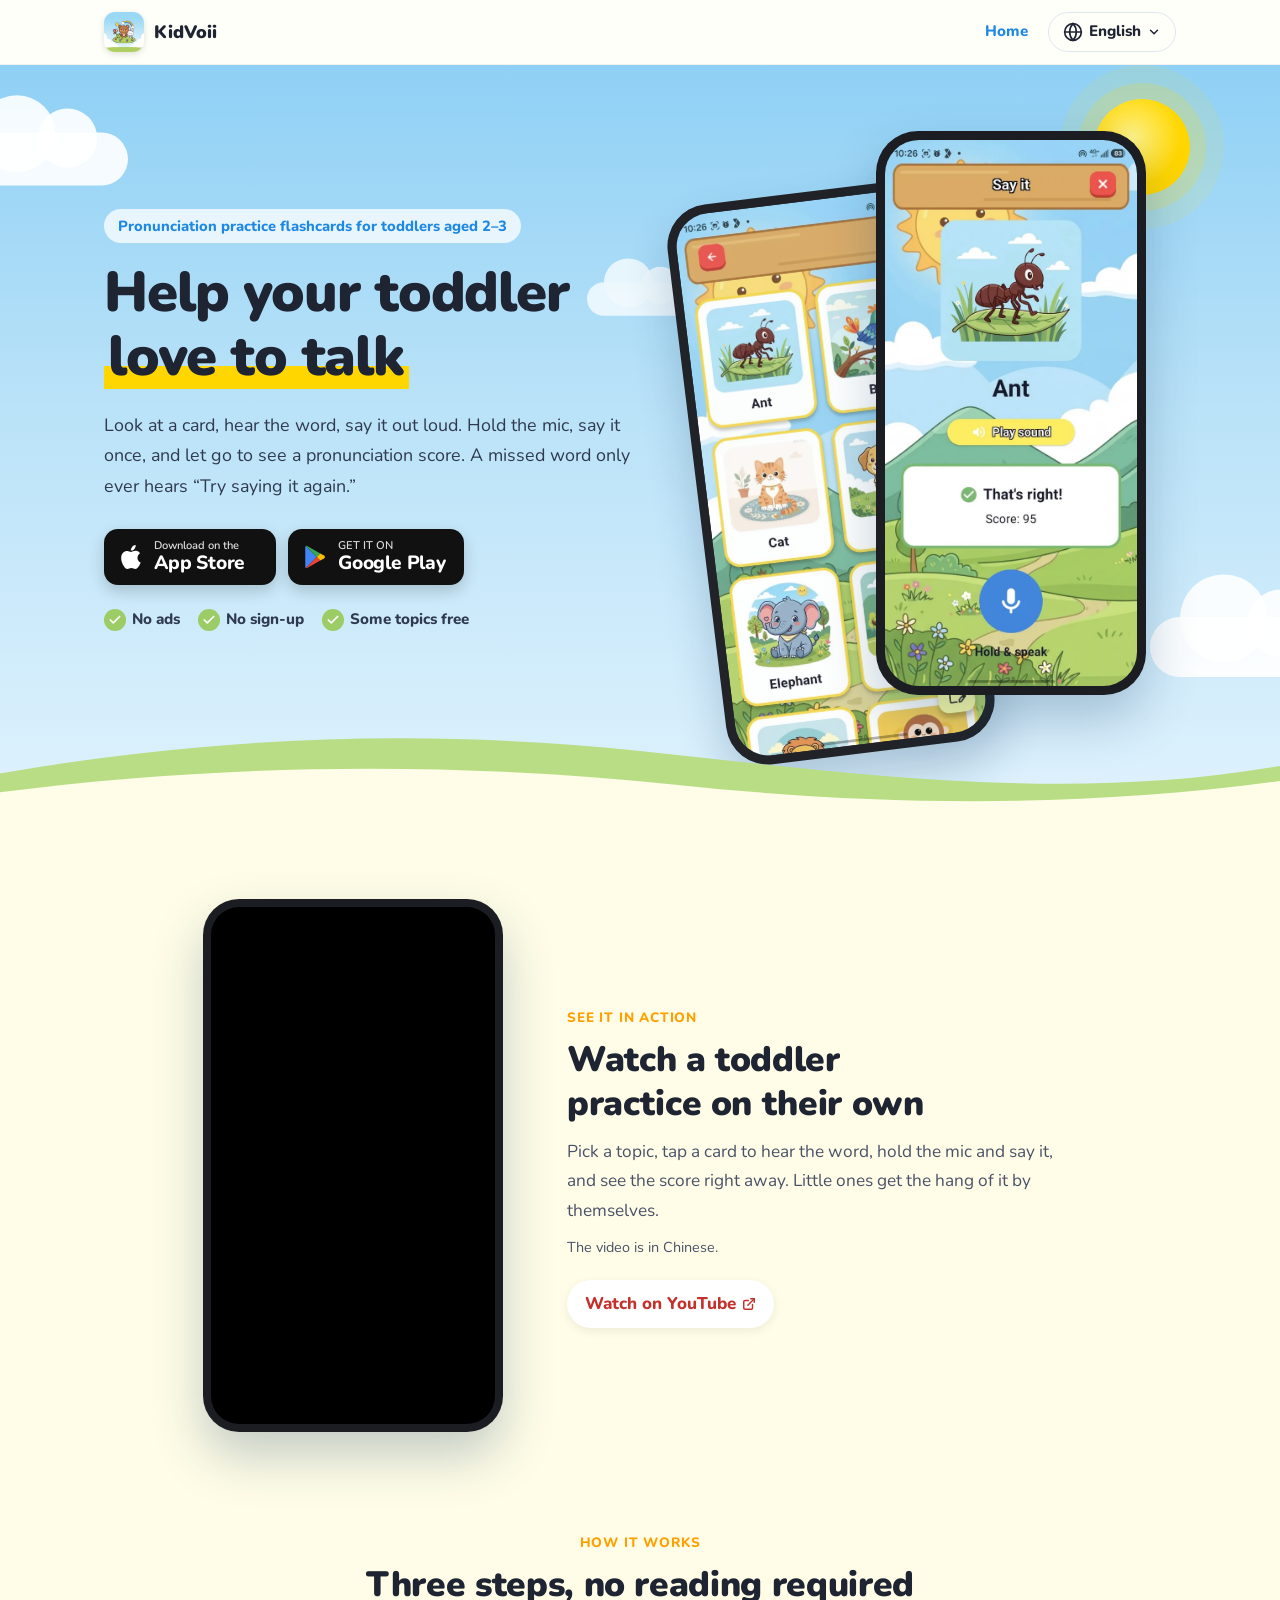
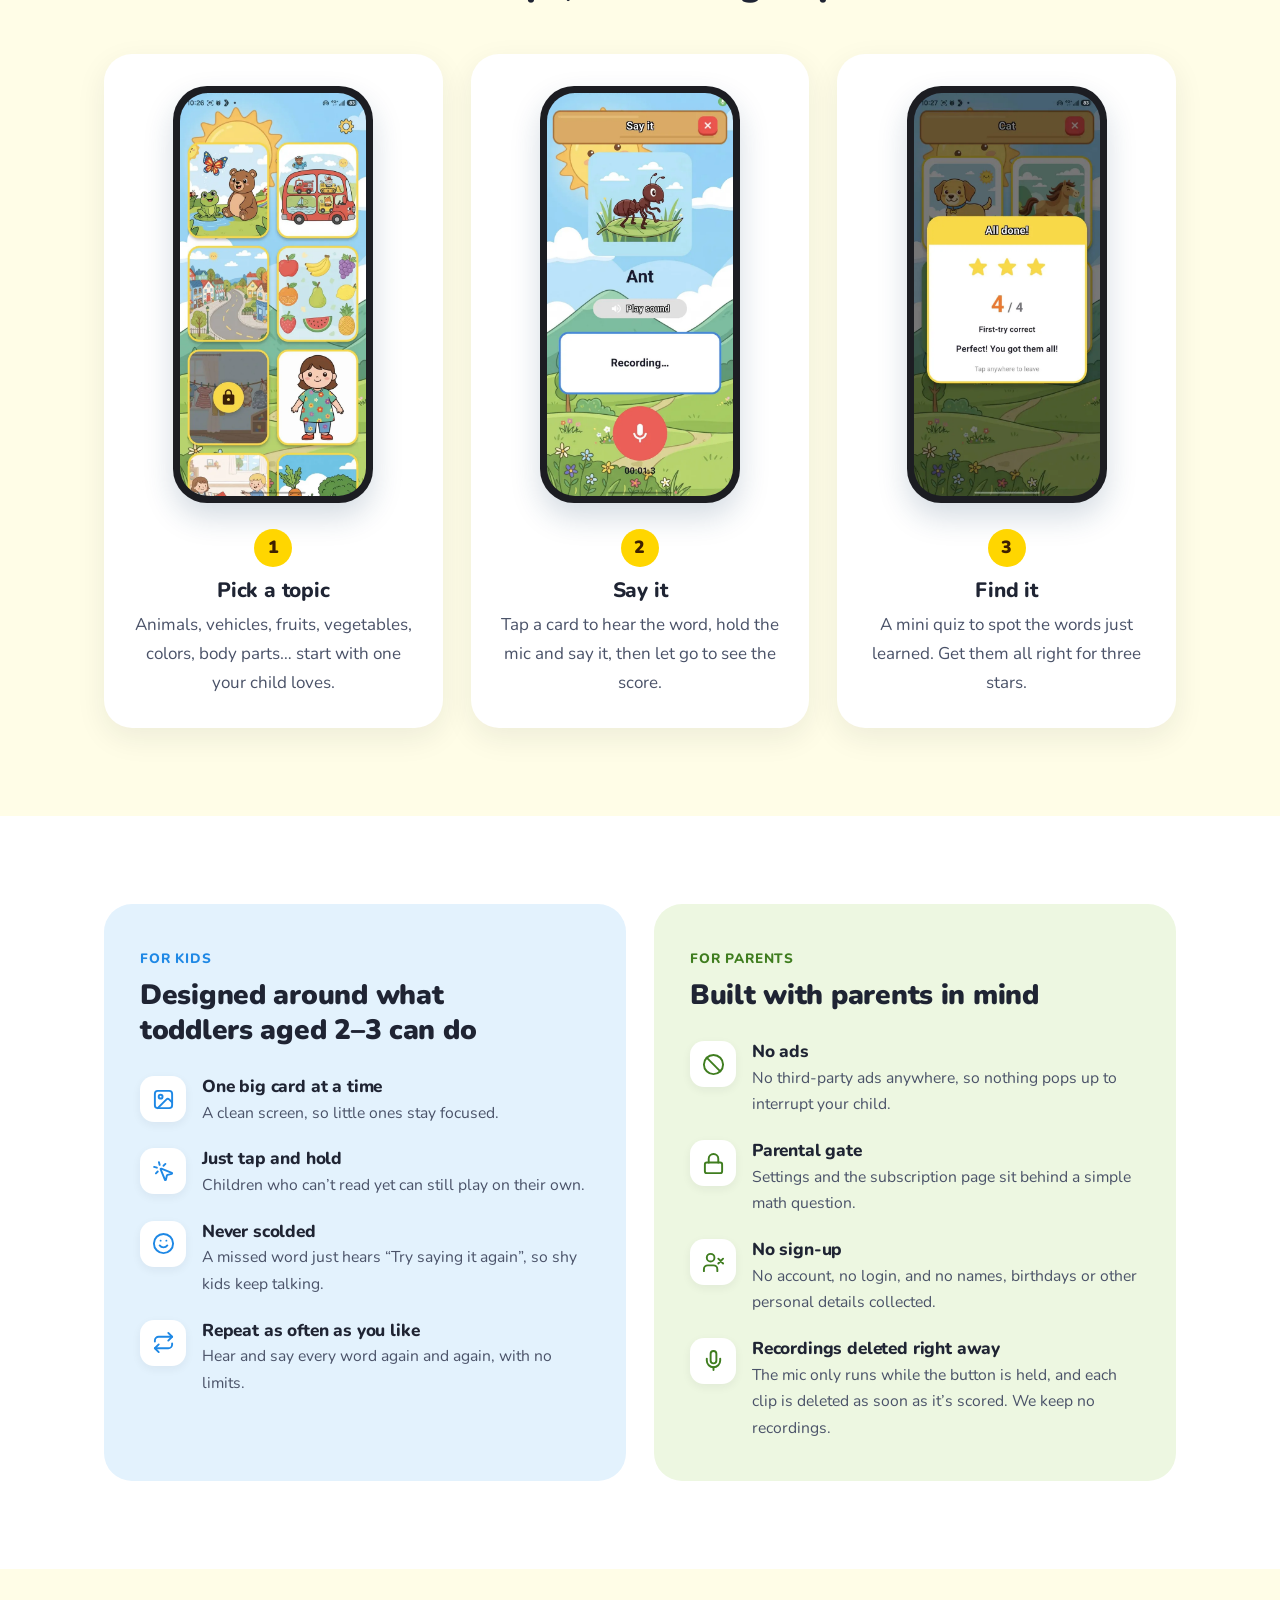
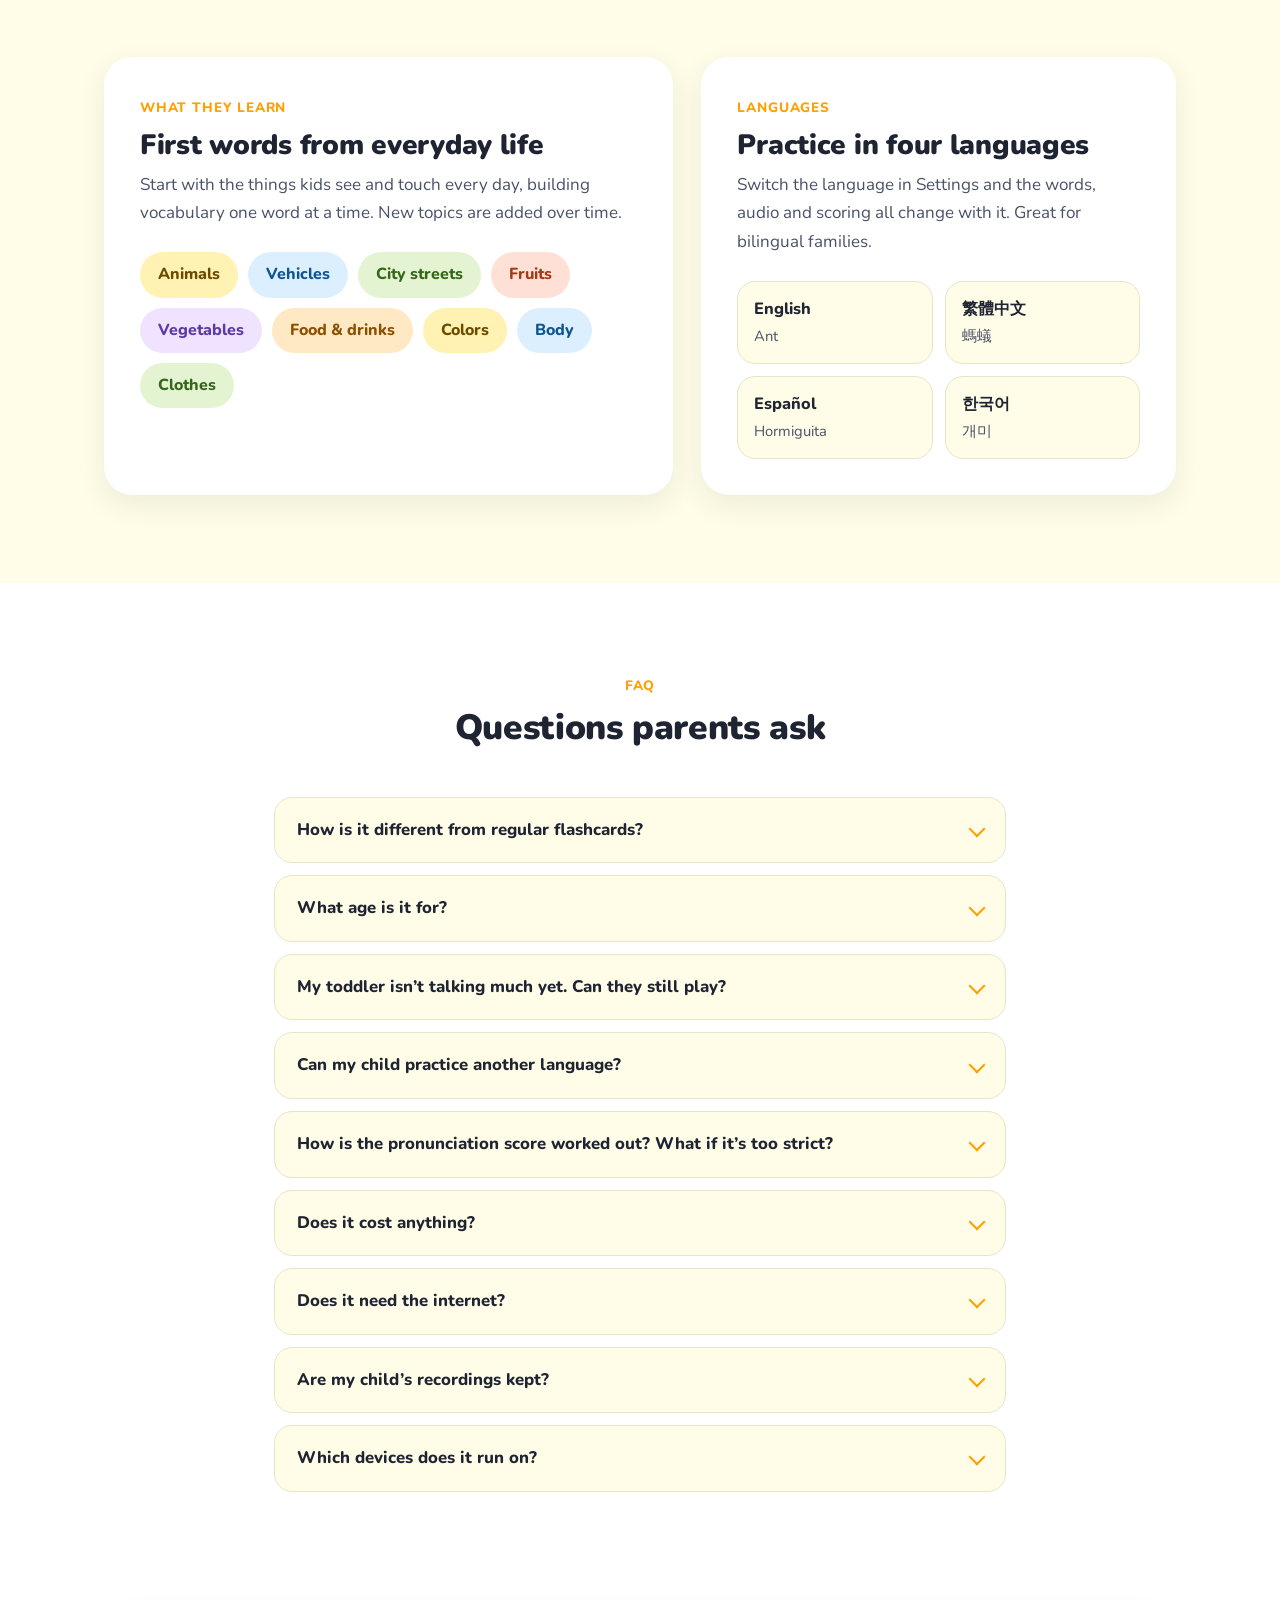
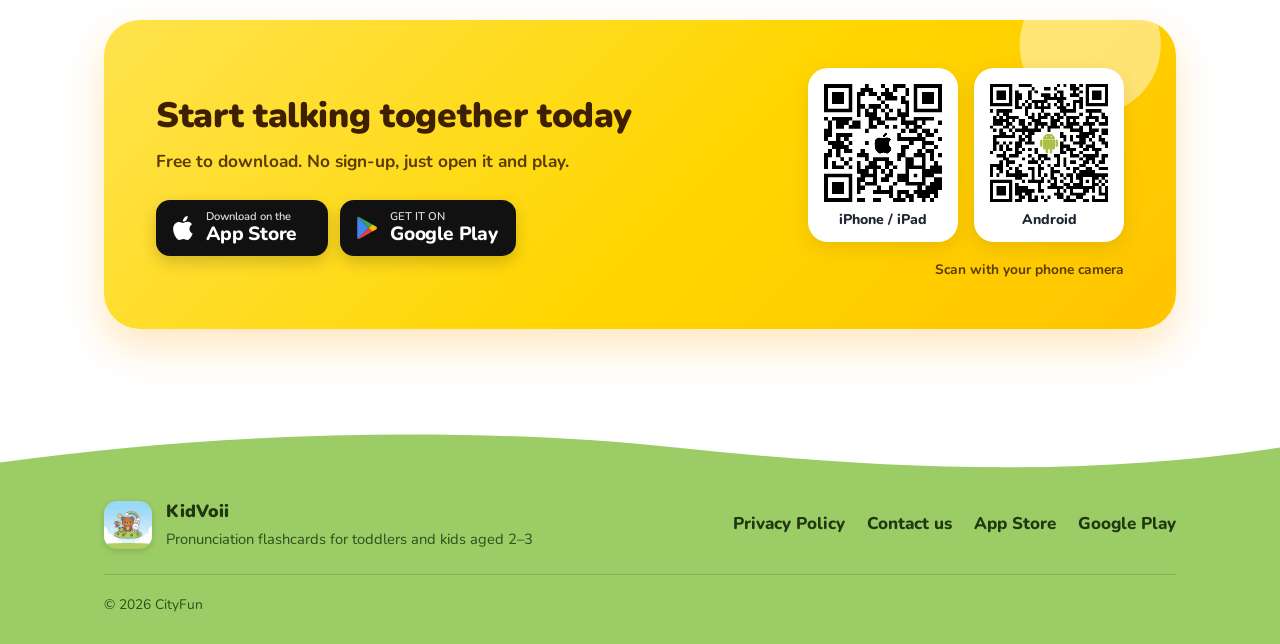
==== commit 13f4a3b7: "切換英語為第一版本" ====
--- a/en/index.html
+++ b/en/index.html
@@ -2,415 +2,10 @@
 <html lang="en">
 <head>
 <meta charset="utf-8">
-<meta name="viewport" content="width=device-width, initial-scale=1">
 <title>KidVoii – Toddler Speech &amp; Pronunciation Practice App, Ages 2–3</title>
-<meta name="description" content="Speech flashcards that help toddlers and young kids (ages 2–3) learn first words. Say the word into the mic and get an instant pronunciation score. No ads.">
-<meta name="theme-color" content="#8fd0f5">
-<link rel="canonical" href="https://kailuen.github.io/kidvoii/en/">
-<link rel="alternate" hreflang="zh-Hant" href="https://kailuen.github.io/kidvoii/">
-<link rel="alternate" hreflang="en" href="https://kailuen.github.io/kidvoii/en/">
-<link rel="alternate" hreflang="es" href="https://kailuen.github.io/kidvoii/es/">
-<link rel="alternate" hreflang="ko" href="https://kailuen.github.io/kidvoii/ko/">
-<link rel="alternate" hreflang="x-default" href="https://kailuen.github.io/kidvoii/en/">
-<meta property="og:type" content="website">
-<meta property="og:site_name" content="KidVoii">
-<meta property="og:locale" content="en_US">
-<meta property="og:url" content="https://kailuen.github.io/kidvoii/en/">
-<meta property="og:title" content="KidVoii – Toddler Speech &amp; Pronunciation Practice App, Ages 2–3">
-<meta property="og:description" content="Speech flashcards that help toddlers and young kids (ages 2–3) learn first words. Say the word into the mic and get an instant pronunciation score. No ads.">
-<meta property="og:image" content="https://kailuen.github.io/kidvoii/assets/img/icon-512.png">
-<meta name="twitter:card" content="summary">
-<script type="application/ld+json">{"@context":"https://schema.org","@graph":[{"@type":"MobileApplication","name":"KidVoii","alternateName":"童語萌芽","description":"Speech flashcards that help toddlers and young kids (ages 2–3) learn first words. Say the word into the mic and get an instant pronunciation score. No ads.","url":"https://kailuen.github.io/kidvoii/en/","image":"https://kailuen.github.io/kidvoii/assets/img/icon-512.png","screenshot":["https://kailuen.github.io/kidvoii/assets/img/screens/en/say.webp","https://kailuen.github.io/kidvoii/assets/img/screens/en/list.webp","https://kailuen.github.io/kidvoii/assets/img/screens/en/home.webp","https://kailuen.github.io/kidvoii/assets/img/screens/en/rec.webp","https://kailuen.github.io/kidvoii/assets/img/screens/en/result.webp"],"inLanguage":"en","operatingSystem":"iOS, Android","applicationCategory":"EducationalApplication","typicalAgeRange":"2-3","offers":{"@type":"Offer","price":"0","priceCurrency":"USD"},"publisher":{"@type":"Organization","name":"CityFun"},"sameAs":["https://apps.apple.com/tw/app/id6804128361","https://play.google.com/store/apps/details?id=com.cityforfun.kidspeech"]},{"@type":"FAQPage","mainEntity":[{"@type":"Question","name":"How is it different from regular flashcards?","acceptedAnswer":{"@type":"Answer","text":"Most flashcards only let kids look and listen. KidVoii adds “Say it”: your child holds the mic, says the word, and gets a pronunciation score right away, so they know if they got it and want to keep talking."}},{"@type":"Question","name":"What age is it for?","acceptedAnswer":{"@type":"Answer","text":"Mainly toddlers aged 2–3 who are just starting to talk. Older kids, or children learning a second language, can use it to pick up new words and practice pronunciation too."}},{"@type":"Question","name":"My toddler isn’t talking much yet. Can they still play?","acceptedAnswer":{"@type":"Answer","text":"Yes. Start by tapping cards to hear the words, then try the mic when your child is ready. Cards come one at a time, every word can be replayed, and a missed word only hears “Try saying it again.” It’s a practice game, not a speech therapy tool. Every child starts talking at their own pace, so if you’re concerned about your child’s language development, please talk to your pediatrician or a speech-language therapist."}},{"@type":"Question","name":"Can my child practice another language?","acceptedAnswer":{"@type":"Answer","text":"Yes. Switch the language in Settings to Traditional Chinese, Spanish or Korean, and the words, audio and pronunciation scoring all switch (the app’s menus switch too)."}},{"@type":"Question","name":"How is the pronunciation score worked out? What if it’s too strict?","acceptedAnswer":{"@type":"Answer","text":"After your child says the word, speech recognition compares it with the correct pronunciation and gives a score from 0 to 100. Reach the passing score and the word counts as correct. Parents can change the Scoring Level in Settings: Easy (40), Medium (60, the default) or Hard (80). Kids just starting to talk can begin with Easy."}},{"@type":"Question","name":"Does it cost anything?","acceptedAnswer":{"@type":"Answer","text":"The app is free to download. Four topics are free (Animals, Vehicles, City streets and Fruits), with “Say it” and “Find it” fully playable. The other topics unlock with a subscription, which also covers topics added later. Monthly and yearly plans are available, and the price in your currency is shown in the app."}},{"@type":"Question","name":"Does it need the internet?","acceptedAnswer":{"@type":"Answer","text":"Pronunciation scoring in “Say it” needs a connection. Each topic’s cards and sounds download the first time it’s opened, then stay on the device."}},{"@type":"Question","name":"Are my child’s recordings kept?","acceptedAnswer":{"@type":"Answer","text":"No. The mic only records while the button is held (up to 10 seconds). The clip is sent to a speech recognition service for scoring, and the temporary file is deleted from the device as soon as it’s done. We run no servers of our own and never keep, analyze or sell recordings. See the \u003ca href=\"https://kailuen.github.io/kidspeech.privacy/\" target=\"_blank\" rel=\"noopener\">privacy policy\u003c/a>."}},{"@type":"Question","name":"Which devices does it run on?","acceptedAnswer":{"@type":"Answer","text":"iPhone, iPad, and Android phones and tablets."}}]}]}</script>
-<link rel="icon" type="image/png" href="../assets/img/favicon.png">
-<link rel="apple-touch-icon" href="../assets/img/apple-touch-icon.png">
-<link rel="preconnect" href="https://fonts.googleapis.com">
-<link rel="preconnect" href="https://fonts.gstatic.com" crossorigin>
-<link rel="stylesheet" href="https://fonts.googleapis.com/css2?family=Nunito:wght@500;700;800;900&display=swap">
-<link rel="stylesheet" href="../assets/css/style.css">
+<link rel="canonical" href="https://kailuen.github.io/kidvoii/">
+<meta http-equiv="refresh" content="0; url=../">
+<script>location.replace("../" + location.hash);</script>
 </head>
-<body>
-
-<!-- 共用圖示 -->
-<svg width="0" height="0" style="position:absolute" aria-hidden="true">
-  <symbol id="i-apple" viewBox="0 0 24 24"><path fill="currentColor" d="M16.365 1.43c0 1.14-.493 2.27-1.177 3.08-.744.9-1.99 1.57-2.987 1.57-.12 0-.23-.02-.3-.03-.01-.06-.04-.22-.04-.39 0-1.15.572-2.27 1.206-2.98.804-.94 2.142-1.64 3.248-1.68.03.13.05.28.05.43zm4.565 15.71c-.03.07-.463 1.58-1.518 3.12-.945 1.34-1.94 2.71-3.43 2.71-1.517 0-1.9-.88-3.63-.88-1.698 0-2.302.91-3.67.91-1.377 0-2.332-1.26-3.428-2.8-1.287-1.82-2.323-4.63-2.323-7.28 0-4.28 2.797-6.55 5.552-6.55 1.448 0 2.675.95 3.6.95.865 0 2.222-1.01 3.902-1.01.613 0 2.886.06 4.374 2.19-.13.09-2.383 1.37-2.383 4.19 0 3.26 2.854 4.42 2.955 4.45z"/></symbol>
-  <symbol id="i-play" viewBox="0 0 24 24">
-    <path fill="#4285F4" d="M3.6 1.8 13.5 12l-9.9 10.2c-.4-.3-.6-.7-.6-1.2V3c0-.5.2-.9.6-1.2z"/>
-    <path fill="#34A853" d="M3.6 1.8c.3-.2.8-.2 1.2 0l12.1 6.9L13.5 12z"/>
-    <path fill="#FBBC04" d="m16.9 8.7 3.5 2c1 .6 1 2 0 2.6l-3.5 2-3.4-3.3z"/>
-    <path fill="#EA4335" d="m13.5 12 3.4 3.3-12.1 6.9c-.4.2-.9.2-1.2 0z"/>
-  </symbol>
-  <symbol id="i-globe" viewBox="0 0 24 24"><g fill="none" stroke="currentColor" stroke-width="2" stroke-linecap="round" stroke-linejoin="round"><circle cx="12" cy="12" r="10"/><path d="M12 2a14.5 14.5 0 0 0 0 20 14.5 14.5 0 0 0 0-20"/><path d="M2 12h20"/></g></symbol>
-  <symbol id="i-chevron" viewBox="0 0 24 24"><path fill="none" stroke="currentColor" stroke-width="2.5" stroke-linecap="round" stroke-linejoin="round" d="m6 9 6 6 6-6"/></symbol>
-  <symbol id="i-external" viewBox="0 0 24 24"><g fill="none" stroke="currentColor" stroke-width="2.5" stroke-linecap="round" stroke-linejoin="round"><path d="M15 3h6v6"/><path d="M10 14 21 3"/><path d="M18 13v6a2 2 0 0 1-2 2H5a2 2 0 0 1-2-2V8a2 2 0 0 1 2-2h6"/></g></symbol>
-  <symbol id="i-check" viewBox="0 0 24 24"><path fill="none" stroke="currentColor" stroke-width="3" stroke-linecap="round" stroke-linejoin="round" d="M20 6 9 17l-5-5"/></symbol>
-  <symbol id="i-card" viewBox="0 0 24 24"><g fill="none" stroke="currentColor" stroke-width="2" stroke-linecap="round" stroke-linejoin="round"><rect x="3" y="3" width="18" height="18" rx="3"/><circle cx="9" cy="9" r="2"/><path d="m21 15-3.1-3.1a2 2 0 0 0-2.8 0L6 21"/></g></symbol>
-  <symbol id="i-tap" viewBox="0 0 24 24"><g fill="none" stroke="currentColor" stroke-width="2" stroke-linecap="round" stroke-linejoin="round"><path d="M14 4.1 12 6"/><path d="m5.1 8-2.9-.8"/><path d="m6 12-1.9 2"/><path d="M7.2 2.2 8 5.1"/><path d="M9.04 9.69a.5.5 0 0 1 .65-.65l11 4.5a.5.5 0 0 1-.07.95l-4.35 1.04a1 1 0 0 0-.74.74l-1.04 4.35a.5.5 0 0 1-.95.07z"/></g></symbol>
-  <symbol id="i-smile" viewBox="0 0 24 24"><g fill="none" stroke="currentColor" stroke-width="2" stroke-linecap="round" stroke-linejoin="round"><circle cx="12" cy="12" r="10"/><path d="M8 14s1.5 2 4 2 4-2 4-2"/><path d="M9 9h.01M15 9h.01"/></g></symbol>
-  <symbol id="i-repeat" viewBox="0 0 24 24"><g fill="none" stroke="currentColor" stroke-width="2" stroke-linecap="round" stroke-linejoin="round"><path d="m17 2 4 4-4 4"/><path d="M3 11v-1a4 4 0 0 1 4-4h14"/><path d="m7 22-4-4 4-4"/><path d="M21 13v1a4 4 0 0 1-4 4H3"/></g></symbol>
-  <symbol id="i-ban" viewBox="0 0 24 24"><g fill="none" stroke="currentColor" stroke-width="2" stroke-linecap="round" stroke-linejoin="round"><circle cx="12" cy="12" r="10"/><path d="m4.9 4.9 14.2 14.2"/></g></symbol>
-  <symbol id="i-lock" viewBox="0 0 24 24"><g fill="none" stroke="currentColor" stroke-width="2" stroke-linecap="round" stroke-linejoin="round"><rect x="3" y="11" width="18" height="11" rx="2"/><path d="M7 11V7a5 5 0 0 1 10 0v4"/></g></symbol>
-  <symbol id="i-user-x" viewBox="0 0 24 24"><g fill="none" stroke="currentColor" stroke-width="2" stroke-linecap="round" stroke-linejoin="round"><path d="M16 21v-2a4 4 0 0 0-4-4H6a4 4 0 0 0-4 4v2"/><circle cx="9" cy="7" r="4"/><path d="m17 8 5 5M22 8l-5 5"/></g></symbol>
-  <symbol id="i-mic" viewBox="0 0 24 24"><g fill="none" stroke="currentColor" stroke-width="2" stroke-linecap="round" stroke-linejoin="round"><path d="M12 2a3 3 0 0 0-3 3v7a3 3 0 0 0 6 0V5a3 3 0 0 0-3-3Z"/><path d="M19 10v2a7 7 0 0 1-14 0v-2"/><path d="M12 19v3"/></g></symbol>
-</svg>
-
-<div class="page">
-
-  <!-- ===== AppBar ===== -->
-  <header class="appbar">
-    <div class="appbar__inner">
-      <a class="brand" href="./" aria-label="KidVoii">
-        <img class="brand__icon" src="../assets/img/icon-256.webp" width="40" height="40" alt="">
-        <span class="brand__text">
-          <span class="brand__name">KidVoii</span>
-          <span class="brand__sub"></span>
-        </span>
-      </a>
-
-      <div class="appbar__spacer"></div>
-
-      <nav class="actions">
-        <a class="actions__link" href="./" aria-current="page">Home</a>
-
-        <div class="lang">
-          <button class="lang__btn" type="button" aria-haspopup="true" aria-expanded="false" aria-controls="lang-menu" aria-label="Language">
-            <svg class="ico"><use href="#i-globe"/></svg>
-            <span class="lang__current">English</span>
-            <svg class="ico ico--sm"><use href="#i-chevron"/></svg>
-          </button>
-          <ul class="lang__menu" id="lang-menu" role="menu" hidden>
-            <li role="none"><a role="menuitemradio" aria-checked="false" href="../" hreflang="zh-Hant" lang="zh-Hant" data-lang="zh">繁體中文</a></li>
-            <li role="none"><a role="menuitemradio" aria-checked="true" href="../en/" hreflang="en" lang="en" data-lang="en">English</a></li>
-            <li role="none"><a role="menuitemradio" aria-checked="false" href="../es/" hreflang="es" lang="es" data-lang="es">Español</a></li>
-            <li role="none"><a role="menuitemradio" aria-checked="false" href="../ko/" hreflang="ko" lang="ko" data-lang="ko">한국어</a></li>
-          </ul>
-        </div>
-      </nav>
-    </div>
-  </header>
-
-  <div class="langhint" hidden>
-    <div class="langhint__inner">
-      <span class="langhint__text"></span>
-      <a class="langhint__go" href="#"></a>
-      <button class="langhint__close" type="button" aria-label="Close">&times;</button>
-    </div>
-  </div>
-
-  <!-- ===== Content ===== -->
-  <main id="top">
-
-    <!-- Hero -->
-    <section class="hero">
-      <div class="sky" aria-hidden="true">
-        <span class="sun"></span>
-        <span class="cloud cloud--1"></span>
-        <span class="cloud cloud--2"></span>
-        <span class="cloud cloud--3"></span>
-      </div>
-
-      <div class="wrap hero__grid">
-        <div class="hero__copy">
-          <h1 class="eyebrow">Pronunciation practice flashcards for toddlers aged 2–3</h1>
-          <p class="hero__title">Help your toddler<br><mark>love to talk</mark></p>
-          <p class="hero__lead">Look at a card, hear the word, say it out loud. Hold the mic, say it once, and let go to see a pronunciation score. A missed word only ever hears “Try saying it again.”</p>
-
-          <div class="stores">
-            <a class="store" href="https://apps.apple.com/tw/app/id6804128361" target="_blank" rel="noopener">
-              <svg class="store__logo"><use href="#i-apple"/></svg>
-              <span class="store__text"><small>Download on the</small><b>App Store</b></span>
-            </a>
-            <a class="store" href="https://play.google.com/store/apps/details?id=com.cityforfun.kidspeech" target="_blank" rel="noopener">
-              <svg class="store__logo"><use href="#i-play"/></svg>
-              <span class="store__text"><small>GET IT ON</small><b>Google Play</b></span>
-            </a>
-          </div>
-
-          <ul class="pills">
-            <li><svg class="ico"><use href="#i-check"/></svg><span>No ads</span></li>
-            <li><svg class="ico"><use href="#i-check"/></svg><span>No sign-up</span></li>
-            <li><svg class="ico"><use href="#i-check"/></svg><span>Some topics free</span></li>
-          </ul>
-        </div>
-
-        <div class="hero__art">
-          <figure class="phone phone--back">
-            <img src="../assets/img/screens/en/list.webp" width="600" height="1300" alt="Animal word cards">
-          </figure>
-          <figure class="phone phone--front">
-            <img src="../assets/img/screens/en/say.webp" width="600" height="1300" alt="Say it pronunciation practice: correct, score 95" fetchpriority="high">
-          </figure>
-        </div>
-      </div>
-
-      <svg class="hill" viewBox="0 0 1440 120" preserveAspectRatio="none" aria-hidden="true">
-        <path d="M0 70C240 20 480 10 720 40s480 70 720 20v60H0z" fill="var(--grass-light)"/>
-        <path d="M0 95c260-40 520-40 760-10s460 30 680-5v40H0z" fill="var(--cream)"/>
-      </svg>
-    </section>
-
-    <!-- Video -->
-    <section class="section section--cream section--video" id="video">
-      <div class="wrap video">
-        <div class="video__frame">
-          <iframe src="https://www.youtube-nocookie.com/embed/I3lN94zuRMc?rel=0&amp;playsinline=1" title="A toddler playing KidVoii on their own" loading="lazy" allow="accelerometer; autoplay; clipboard-write; encrypted-media; gyroscope; picture-in-picture; web-share" referrerpolicy="strict-origin-when-cross-origin" allowfullscreen></iframe>
-        </div>
-        <div class="video__copy">
-          <p class="kicker">See it in action</p>
-          <h2>Watch a toddler practice on their own</h2>
-          <p class="muted">Pick a topic, tap a card to hear the word, hold the mic and say it, and see the score right away. Little ones get the hang of it by themselves.</p>
-          <p class="video__note">The video is in Chinese.</p>
-          <a class="video__link" href="https://www.youtube.com/shorts/I3lN94zuRMc" target="_blank" rel="noopener">
-            <span>Watch on YouTube</span>
-            <svg class="ico ico--sm"><use href="#i-external"/></svg>
-          </a>
-        </div>
-      </div>
-    </section>
-
-    <!-- Steps -->
-    <section class="section section--cream" id="how">
-      <div class="wrap">
-        <header class="section__head">
-          <p class="kicker">How it works</p>
-          <h2>Three steps, no reading required</h2>
-        </header>
-
-        <ol class="steps">
-          <li class="step">
-            <figure class="phone phone--sm">
-              <img src="../assets/img/screens/en/home.webp" width="600" height="1300" loading="lazy" alt="Topic menu">
-            </figure>
-            <div class="step__body">
-              <span class="step__num">1</span>
-              <h3>Pick a topic</h3>
-              <p>Animals, vehicles, fruits, vegetables, colors, body parts… start with one your child loves.</p>
-            </div>
-          </li>
-          <li class="step">
-            <figure class="phone phone--sm">
-              <img src="../assets/img/screens/en/rec.webp" width="600" height="1300" loading="lazy" alt="Holding the mic to record">
-            </figure>
-            <div class="step__body">
-              <span class="step__num">2</span>
-              <h3>Say it</h3>
-              <p>Tap a card to hear the word, hold the mic and say it, then let go to see the score.</p>
-            </div>
-          </li>
-          <li class="step">
-            <figure class="phone phone--sm">
-              <img src="../assets/img/screens/en/result.webp" width="600" height="1300" loading="lazy" alt="Find it finished with three stars">
-            </figure>
-            <div class="step__body">
-              <span class="step__num">3</span>
-              <h3>Find it</h3>
-              <p>A mini quiz to spot the words just learned. Get them all right for three stars.</p>
-            </div>
-          </li>
-        </ol>
-        <div class="steps__dots">
-          <button class="steps__dot" type="button" aria-label="1. Pick a topic" aria-current="true"></button>
-          <button class="steps__dot" type="button" aria-label="2. Say it" aria-current="false"></button>
-          <button class="steps__dot" type="button" aria-label="3. Find it" aria-current="false"></button>
-        </div>
-      </div>
-    </section>
-
-    <!-- Features -->
-    <section class="section" id="features">
-      <div class="wrap features">
-        <article class="panel panel--sky">
-          <p class="kicker">For kids</p>
-          <h2>Designed around what toddlers aged 2–3 can do</h2>
-          <ul class="feats">
-            <li class="feat">
-              <span class="feat__ico"><svg class="ico"><use href="#i-card"/></svg></span>
-              <div><h3>One big card at a time</h3><p>A clean screen, so little ones stay focused.</p></div>
-            </li>
-            <li class="feat">
-              <span class="feat__ico"><svg class="ico"><use href="#i-tap"/></svg></span>
-              <div><h3>Just tap and hold</h3><p>Children who can’t read yet can still play on their own.</p></div>
-            </li>
-            <li class="feat">
-              <span class="feat__ico"><svg class="ico"><use href="#i-smile"/></svg></span>
-              <div><h3>Never scolded</h3><p>A missed word just hears “Try saying it again”, so shy kids keep talking.</p></div>
-            </li>
-            <li class="feat">
-              <span class="feat__ico"><svg class="ico"><use href="#i-repeat"/></svg></span>
-              <div><h3>Repeat as often as you like</h3><p>Hear and say every word again and again, with no limits.</p></div>
-            </li>
-          </ul>
-        </article>
-
-        <article class="panel panel--leaf">
-          <p class="kicker">For parents</p>
-          <h2>Built with parents in mind</h2>
-          <ul class="feats">
-            <li class="feat">
-              <span class="feat__ico"><svg class="ico"><use href="#i-ban"/></svg></span>
-              <div><h3>No ads</h3><p>No third-party ads anywhere, so nothing pops up to interrupt your child.</p></div>
-            </li>
-            <li class="feat">
-              <span class="feat__ico"><svg class="ico"><use href="#i-lock"/></svg></span>
-              <div><h3>Parental gate</h3><p>Settings and the subscription page sit behind a simple math question.</p></div>
-            </li>
-            <li class="feat">
-              <span class="feat__ico"><svg class="ico"><use href="#i-user-x"/></svg></span>
-              <div><h3>No sign-up</h3><p>No account, no login, and no names, birthdays or other personal details collected.</p></div>
-            </li>
-            <li class="feat">
-              <span class="feat__ico"><svg class="ico"><use href="#i-mic"/></svg></span>
-              <div><h3>Recordings deleted right away</h3><p>The mic only runs while the button is held, and each clip is deleted as soon as it’s scored. We keep no recordings.</p></div>
-            </li>
-          </ul>
-        </article>
-      </div>
-    </section>
-
-    <!-- Topics + Languages -->
-    <section class="section section--cream" id="topics">
-      <div class="wrap content-grid">
-        <article class="card">
-          <p class="kicker">What they learn</p>
-          <h2>First words from everyday life</h2>
-          <p class="muted">Start with the things kids see and touch every day, building vocabulary one word at a time. New topics are added over time.</p>
-          <ul class="chips">
-            <li class="chip c1">Animals</li>
-            <li class="chip c2">Vehicles</li>
-            <li class="chip c3">City streets</li>
-            <li class="chip c4">Fruits</li>
-            <li class="chip c5">Vegetables</li>
-            <li class="chip c6">Food &amp; drinks</li>
-            <li class="chip c1">Colors</li>
-            <li class="chip c2">Body</li>
-            <li class="chip c3">Clothes</li>
-          </ul>
-        </article>
-
-        <article class="card">
-          <p class="kicker">Languages</p>
-          <h2>Practice in four languages</h2>
-          <p class="muted">Switch the language in Settings and the words, audio and scoring all change with it. Great for bilingual families.</p>
-          <ul class="langs">
-            <li lang="zh-Hant"><b>繁體中文</b><span>螞蟻</span></li>
-            <li lang="en"><b>English</b><span>Ant</span></li>
-            <li lang="es"><b>Español</b><span>Hormiguita</span></li>
-            <li lang="ko"><b>한국어</b><span>개미</span></li>
-          </ul>
-        </article>
-      </div>
-    </section>
-
-    <!-- FAQ -->
-    <section class="section" id="faq">
-      <div class="wrap wrap--narrow">
-        <header class="section__head">
-          <p class="kicker">FAQ</p>
-          <h2>Questions parents ask</h2>
-        </header>
-        <div class="faq">
-          <details>
-            <summary>How is it different from regular flashcards?</summary>
-            <p>Most flashcards only let kids look and listen. KidVoii adds “Say it”: your child holds the mic, says the word, and gets a pronunciation score right away, so they know if they got it and want to keep talking.</p>
-          </details>
-          <details>
-            <summary>What age is it for?</summary>
-            <p>Mainly toddlers aged 2–3 who are just starting to talk. Older kids, or children learning a second language, can use it to pick up new words and practice pronunciation too.</p>
-          </details>
-          <details>
-            <summary>My toddler isn’t talking much yet. Can they still play?</summary>
-            <p>Yes. Start by tapping cards to hear the words, then try the mic when your child is ready. Cards come one at a time, every word can be replayed, and a missed word only hears “Try saying it again.” It’s a practice game, not a speech therapy tool. Every child starts talking at their own pace, so if you’re concerned about your child’s language development, please talk to your pediatrician or a speech-language therapist.</p>
-          </details>
-          <details>
-            <summary>Can my child practice another language?</summary>
-            <p>Yes. Switch the language in Settings to Traditional Chinese, Spanish or Korean, and the words, audio and pronunciation scoring all switch (the app’s menus switch too).</p>
-          </details>
-          <details>
-            <summary>How is the pronunciation score worked out? What if it’s too strict?</summary>
-            <p>After your child says the word, speech recognition compares it with the correct pronunciation and gives a score from 0 to 100. Reach the passing score and the word counts as correct. Parents can change the Scoring Level in Settings: Easy (40), Medium (60, the default) or Hard (80). Kids just starting to talk can begin with Easy.</p>
-          </details>
-          <details>
-            <summary>Does it cost anything?</summary>
-            <p>The app is free to download. Four topics are free (Animals, Vehicles, City streets and Fruits), with “Say it” and “Find it” fully playable. The other topics unlock with a subscription, which also covers topics added later. Monthly and yearly plans are available, and the price in your currency is shown in the app.</p>
-          </details>
-          <details>
-            <summary>Does it need the internet?</summary>
-            <p>Pronunciation scoring in “Say it” needs a connection. Each topic’s cards and sounds download the first time it’s opened, then stay on the device.</p>
-          </details>
-          <details>
-            <summary>Are my child’s recordings kept?</summary>
-            <p>No. The mic only records while the button is held (up to 10 seconds). The clip is sent to a speech recognition service for scoring, and the temporary file is deleted from the device as soon as it’s done. We run no servers of our own and never keep, analyze or sell recordings. See the <a href="https://kailuen.github.io/kidspeech.privacy/" target="_blank" rel="noopener">privacy policy</a>.</p>
-          </details>
-          <details>
-            <summary>Which devices does it run on?</summary>
-            <p>iPhone, iPad, and Android phones and tablets.</p>
-          </details>
-        </div>
-      </div>
-    </section>
-
-    <!-- Download -->
-    <section class="section section--tight" id="download">
-      <div class="wrap">
-        <div class="cta">
-          <div class="cta__copy">
-            <h2>Start talking together today</h2>
-            <p>Free to download. No sign-up, just open it and play.</p>
-            <div class="stores">
-              <a class="store" href="https://apps.apple.com/tw/app/id6804128361" target="_blank" rel="noopener">
-                <svg class="store__logo"><use href="#i-apple"/></svg>
-                <span class="store__text"><small>Download on the</small><b>App Store</b></span>
-              </a>
-              <a class="store" href="https://play.google.com/store/apps/details?id=com.cityforfun.kidspeech" target="_blank" rel="noopener">
-                <svg class="store__logo"><use href="#i-play"/></svg>
-                <span class="store__text"><small>GET IT ON</small><b>Google Play</b></span>
-              </a>
-            </div>
-          </div>
-          <div class="qrs">
-            <figure class="qr">
-              <img src="../assets/img/qr-ios.png" width="250" height="250" loading="lazy" alt="App Store QR Code">
-              <figcaption>iPhone / iPad</figcaption>
-            </figure>
-            <figure class="qr">
-              <img src="../assets/img/qr-android.png" width="250" height="250" loading="lazy" alt="Google Play QR Code">
-              <figcaption>Android</figcaption>
-            </figure>
-            <p class="qrs__hint">Scan with your phone camera</p>
-          </div>
-        </div>
-      </div>
-    </section>
-
-  </main>
-
-  <!-- ===== Footer ===== -->
-  <footer class="footer">
-    <svg class="footer__hill" viewBox="0 0 1440 80" preserveAspectRatio="none" aria-hidden="true">
-      <path d="M0 50c240-40 520-50 760-20s460 40 680 0v50H0z" fill="var(--grass)"/>
-    </svg>
-    <div class="footer__body">
-      <div class="wrap footer__grid">
-        <div class="footer__brand">
-          <img src="../assets/img/icon-256.webp" width="48" height="48" alt="">
-          <div>
-            <p class="footer__name">KidVoii</p>
-            <p class="footer__tag">Pronunciation flashcards for toddlers and kids aged 2–3</p>
-          </div>
-        </div>
-        <ul class="footer__links">
-          <li><a href="https://kailuen.github.io/kidspeech.privacy/" target="_blank" rel="noopener">Privacy Policy</a></li>
-          <li><a href="mailto:stonegray1@gmail.com">Contact us</a></li>
-          <li><a href="https://apps.apple.com/tw/app/id6804128361" target="_blank" rel="noopener">App Store</a></li>
-          <li><a href="https://play.google.com/store/apps/details?id=com.cityforfun.kidspeech" target="_blank" rel="noopener">Google Play</a></li>
-        </ul>
-      </div>
-      <div class="wrap"><p class="footer__copy">© 2026 CityFun</p></div>
-    </div>
-  </footer>
-
-</div>
-
-<script type="application/json" id="kidvoii-langs">{"zh":{"href":"../","hint":"這個網頁也有繁體中文版","go":"切換"},"en":{"href":"../en/","hint":"This page is also available in English.","go":"Switch"},"es":{"href":"../es/","hint":"Esta página también está en español.","go":"Cambiar"},"ko":{"href":"../ko/","hint":"이 페이지는 한국어로도 볼 수 있어요.","go":"보기"}}</script>
-<script src="../assets/js/main.js" data-lang="en"></script>
-</body>
+<body><p><a href="../">https://kailuen.github.io/kidvoii/</a></p></body>
 </html>
